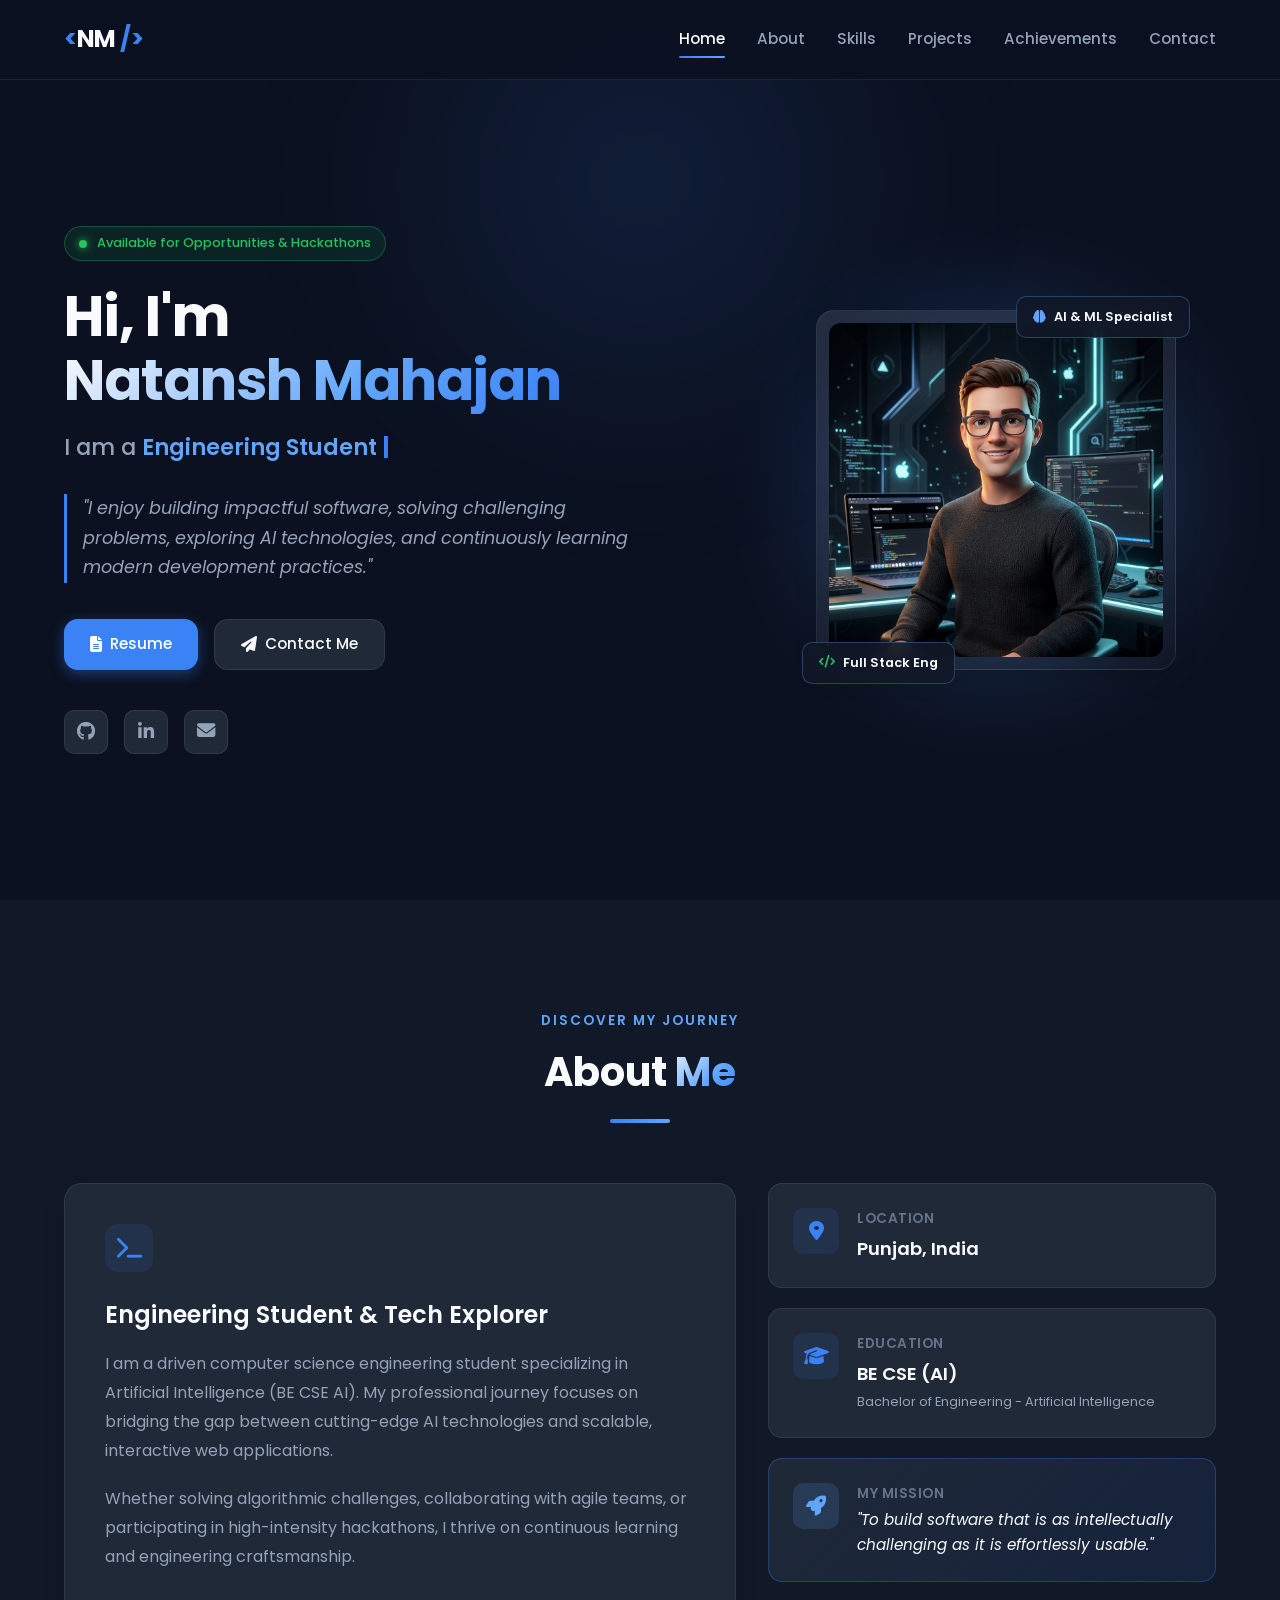
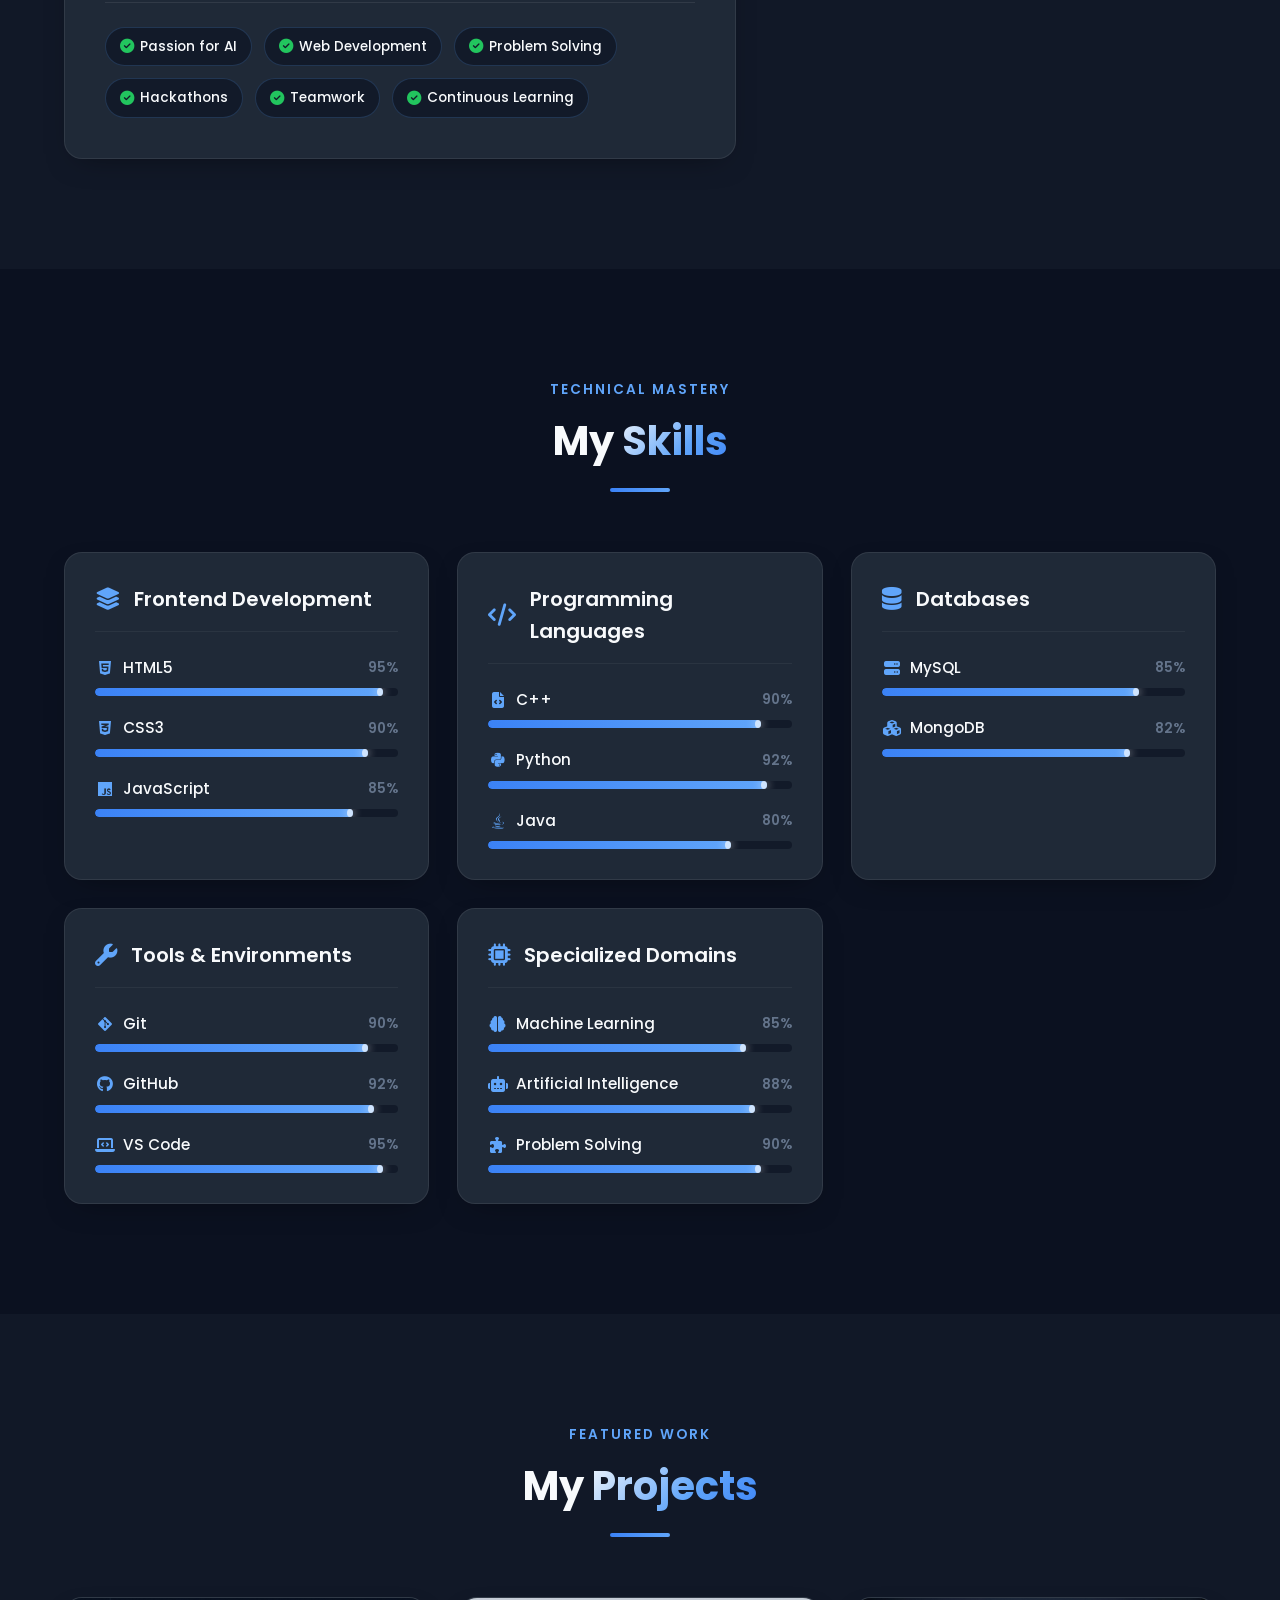
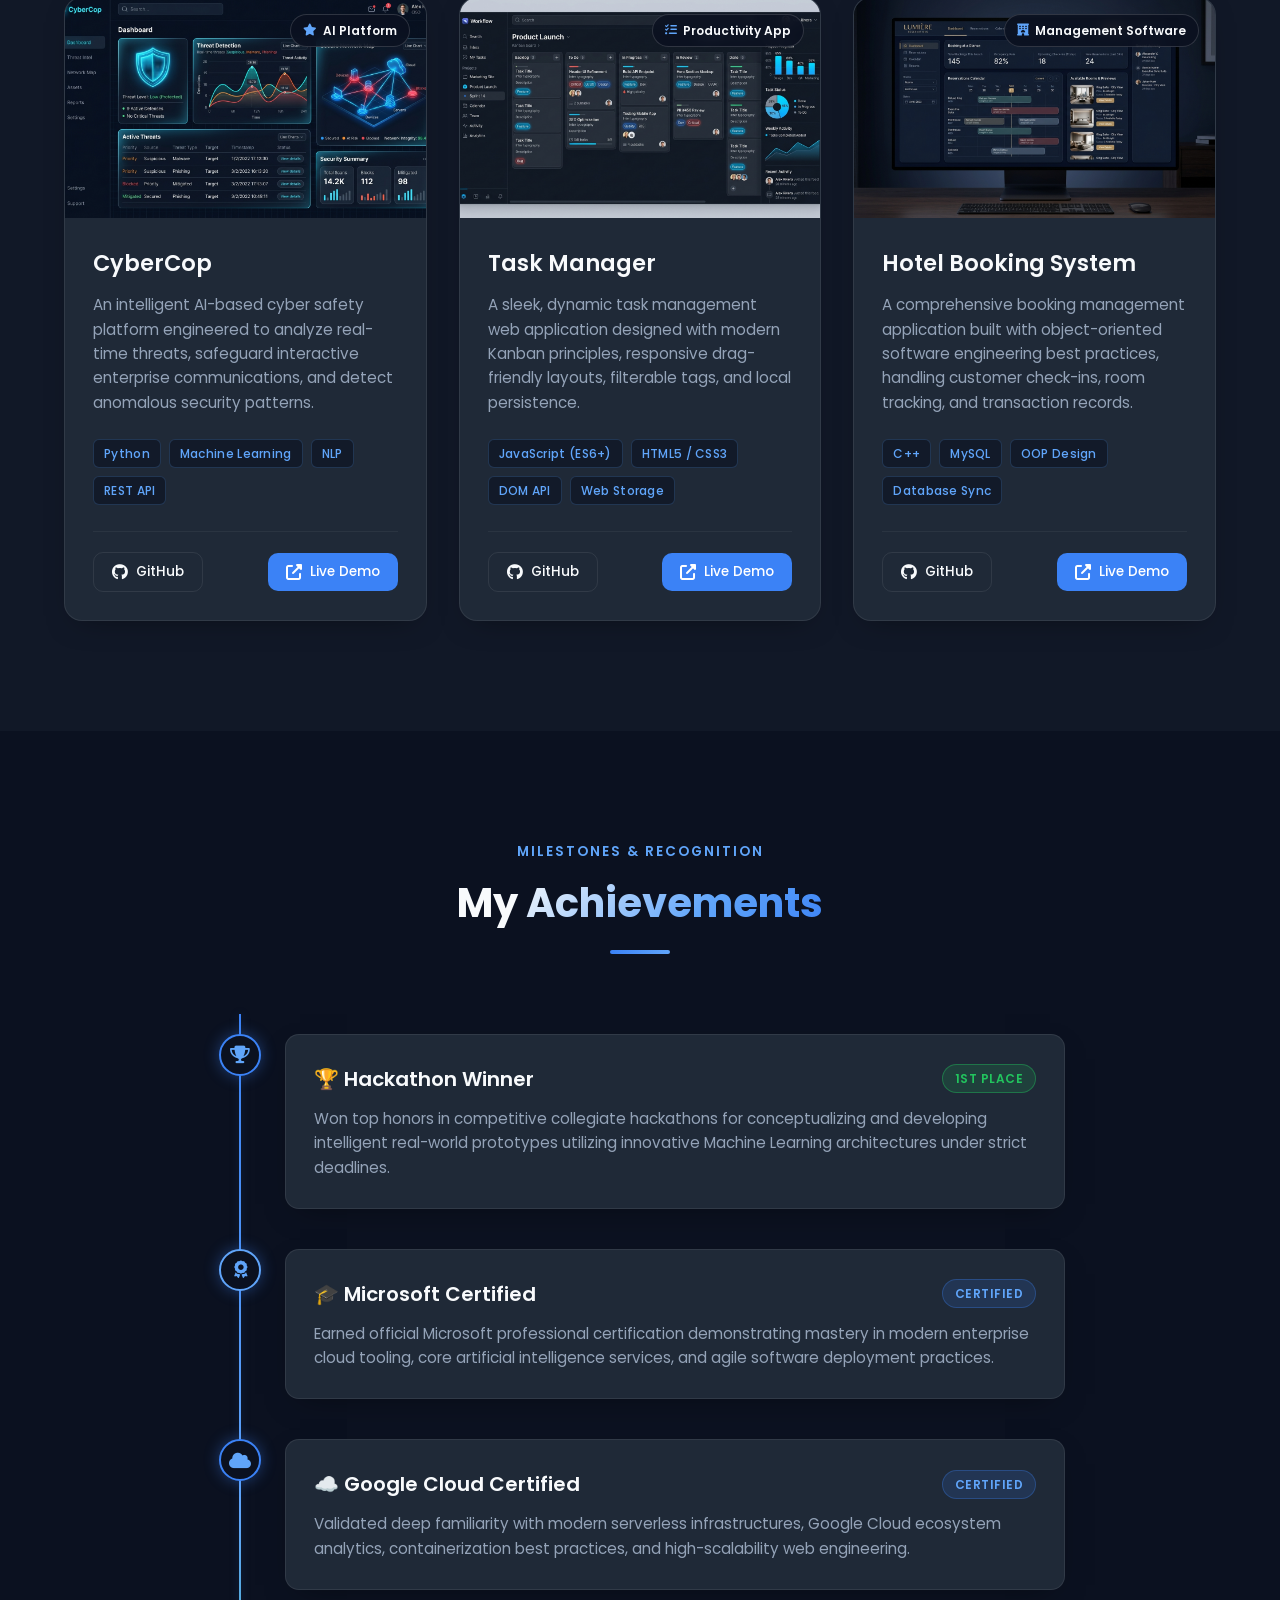
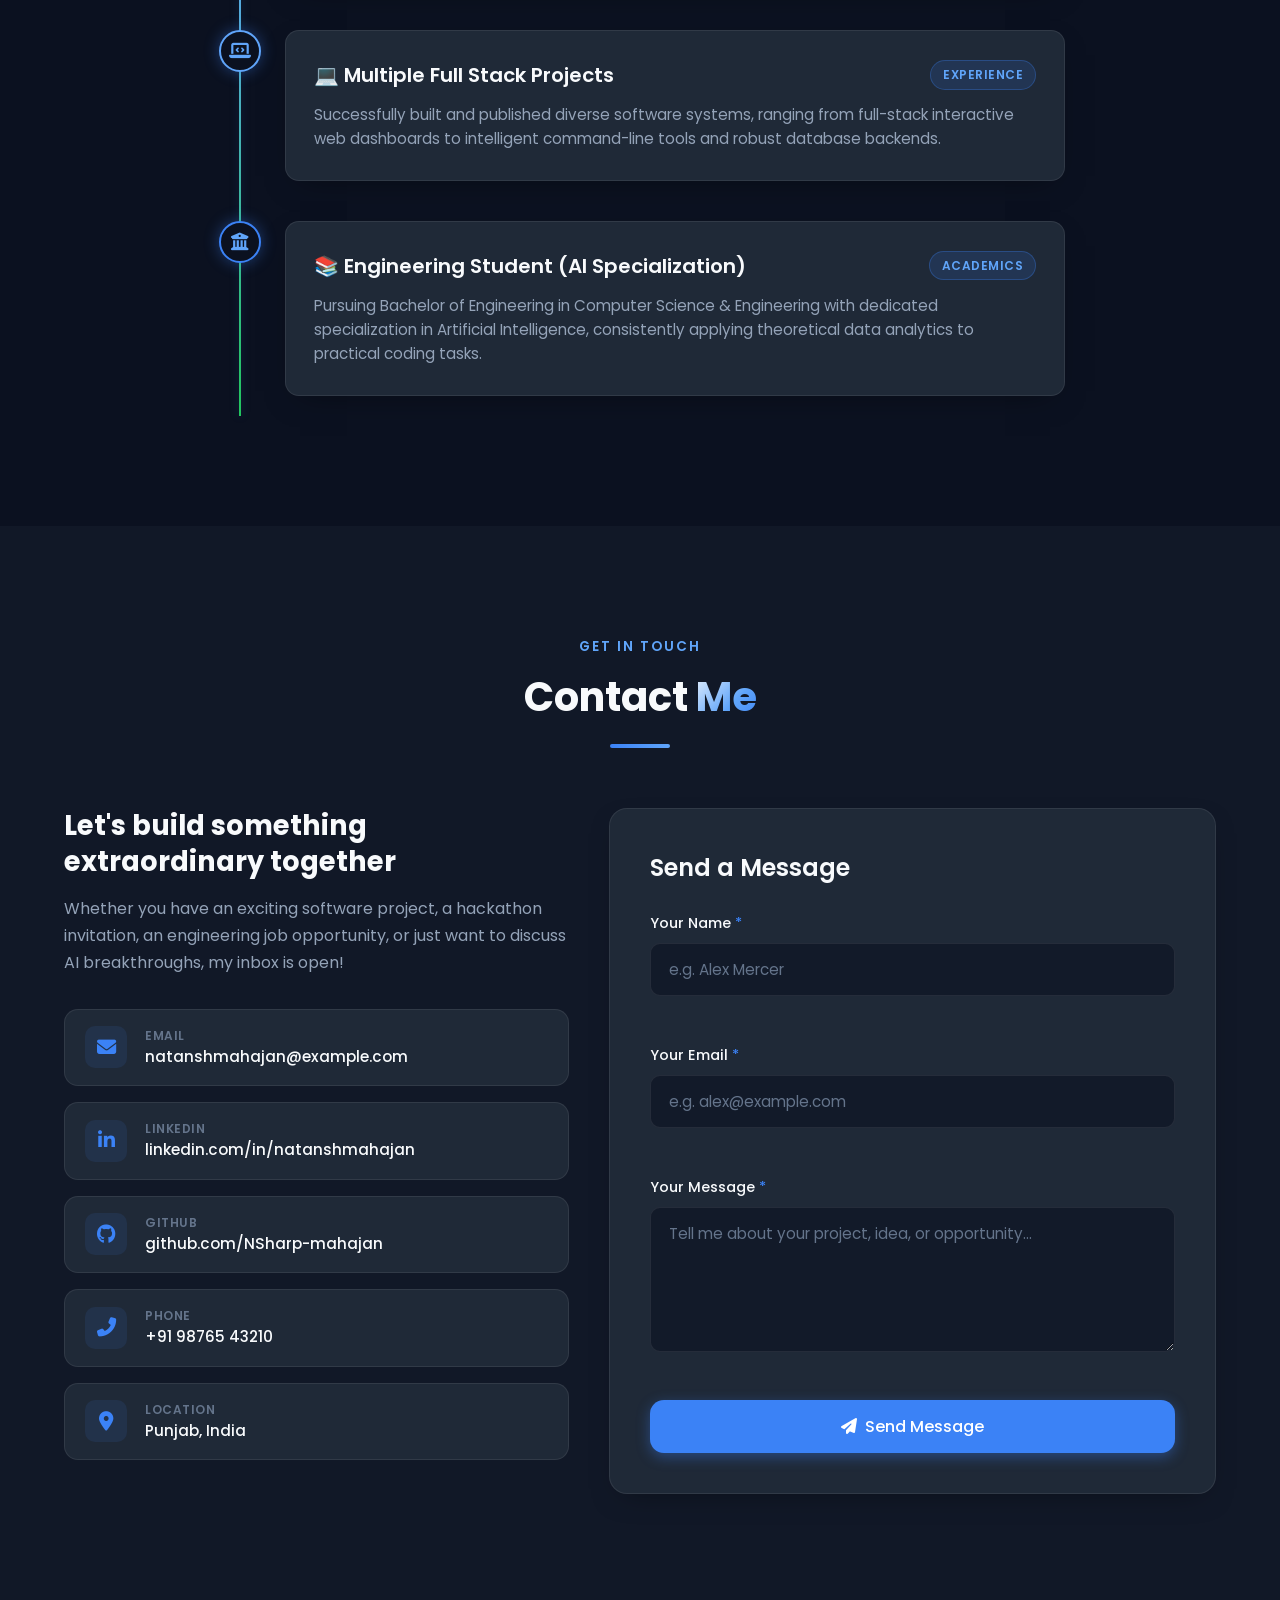
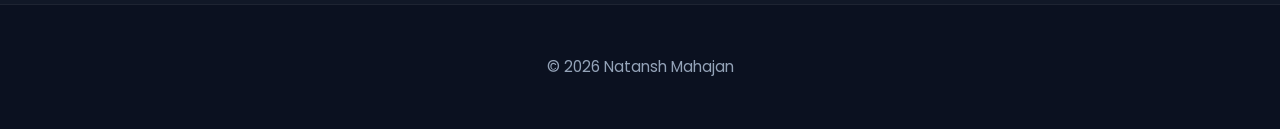
==== Portfolio - HTML, CSS, JS/index.html @ e49b20f0 "Portfolio- All done" ====
<!DOCTYPE html>
<html lang="en">
<head>
    <meta charset="UTF-8">
    <meta name="viewport" content="width=device-width, initial-scale=1.0">
    <title>Natansh Mahajan | AI & ML Enthusiast & Full Stack Developer</title>
    <meta name="description" content="Portfolio of Natansh Mahajan, Engineering Student (BE CSE AI), AI & ML Enthusiast, and modern Full Stack Developer based in Punjab, India.">
    
    <!-- Google Fonts: Poppins -->
    <link rel="preconnect" href="https://fonts.googleapis.com">
    <link rel="preconnect" href="https://fonts.gstatic.com" crossorigin>
    <link href="https://fonts.googleapis.com/css2?family=Poppins:wght@300;400;500;600;700&display=swap" rel="stylesheet">
    
    <!-- Font Awesome for clean iconography -->
    <link rel="stylesheet" href="https://cdnjs.cloudflare.com/ajax/libs/font-awesome/6.5.1/css/all.min.css">
    
    <!-- Custom CSS -->
    <link rel="stylesheet" href="style.css">
</head>
<body>
    <!-- Scroll Progress Indicator -->
    <div id="scroll-progress" aria-hidden="true"></div>

    <!-- Sticky Navigation Bar -->
    <header class="navbar" id="navbar">
        <div class="container nav-container">
            <a href="#home" class="logo" aria-label="Natansh Mahajan Home">
                <span class="logo-accent">&lt;</span>NM<span class="logo-accent"> /&gt;</span>
            </a>
            
            <nav class="nav-links" id="nav-links">
                <a href="#home" class="nav-link active">Home</a>
                <a href="#about" class="nav-link">About</a>
                <a href="#skills" class="nav-link">Skills</a>
                <a href="#projects" class="nav-link">Projects</a>
                <a href="#achievements" class="nav-link">Achievements</a>
                <a href="#contact" class="nav-link">Contact</a>
            </nav>

            <button class="mobile-menu-btn" id="mobile-menu-btn" aria-label="Toggle Navigation Menu">
                <span class="bar"></span>
                <span class="bar"></span>
                <span class="bar"></span>
            </button>
        </div>
    </header>

    <!-- Main Content -->
    <main>
        <!-- HOME SECTION -->
        <section id="home" class="hero-section">
            <div class="ambient-glow" aria-hidden="true"></div>
            <div class="container hero-container">
                <div class="hero-content reveal">
                    <div class="hero-badge">
                        <span class="pulse-dot"></span> Available for Opportunities &amp; Hackathons
                    </div>
                    <h1 class="hero-title">
                        Hi, I'm <span class="text-gradient">Natansh Mahajan</span>
                    </h1>
                    <div class="typing-wrapper" aria-label="Role typing effect">
                        <span class="static-text">I am a </span>
                        <span id="typing-text" class="typing-text"></span>
                        <span class="cursor">|</span>
                    </div>
                    <p class="hero-description">
                        "I enjoy building impactful software, solving challenging problems, exploring AI technologies, and continuously learning modern development practices."
                    </p>
                    <div class="hero-actions">
                        <a href="#resume-modal" class="btn btn-primary" id="resume-btn" aria-label="View Resume">
                            <i class="fas fa-file-alt"></i> Resume
                        </a>
                        <a href="#contact" class="btn btn-secondary" aria-label="Contact Natansh">
                            <i class="fas fa-paper-plane"></i> Contact Me
                        </a>
                    </div>
                    <div class="hero-social-links">
                        <a href="https://github.com/NSharp-mahajan" target="_blank" rel="noopener" aria-label="GitHub Profile"><i class="fab fa-github"></i></a>
                        <a href="https://linkedin.com" target="_blank" rel="noopener" aria-label="LinkedIn Profile"><i class="fab fa-linkedin-in"></i></a>
                        <a href="mailto:natanshmahajan@example.com" aria-label="Email Address"><i class="fas fa-envelope"></i></a>
                    </div>
                </div>
                
                <div class="hero-image-wrapper reveal reveal-delay-2">
                    <div class="hero-image-glow" aria-hidden="true"></div>
                    <div class="profile-card">
                        <img src="assets/profile.jpg" alt="Natansh Mahajan - AI & ML Enthusiast" class="profile-img" id="profile-pic">
                        <div class="profile-floating-badge top-badge">
                            <i class="fas fa-brain"></i>
                            <span>AI &amp; ML Specialist</span>
                        </div>
                        <div class="profile-floating-badge bottom-badge">
                            <i class="fas fa-code"></i>
                            <span>Full Stack Eng</span>
                        </div>
                    </div>
                </div>
            </div>
        </section>

        <section id="about" class="section about-section">
            <div class="container">
                <div class="section-header reveal">
                    <span class="section-subtitle">DISCOVER MY JOURNEY</span>
                    <h2 class="section-title">About <span class="text-gradient">Me</span></h2>
                    <div class="section-divider"></div>
                </div>

                <div class="about-grid">
                    <article class="about-card main-about-card reveal">
                        <div class="card-icon"><i class="fas fa-terminal"></i></div>
                        <h3>Engineering Student &amp; Tech Explorer</h3>
                        <p>
                            I am a driven computer science engineering student specializing in Artificial Intelligence (BE CSE AI). My professional journey focuses on bridging the gap between cutting-edge AI technologies and scalable, interactive web applications.
                        </p>
                        <p>
                            Whether solving algorithmic challenges, collaborating with agile teams, or participating in high-intensity hackathons, I thrive on continuous learning and engineering craftsmanship.
                        </p>
                        
                        <div class="about-highlights-tags">
                            <span class="tag"><i class="fas fa-check-circle"></i> Passion for AI</span>
                            <span class="tag"><i class="fas fa-check-circle"></i> Web Development</span>
                            <span class="tag"><i class="fas fa-check-circle"></i> Problem Solving</span>
                            <span class="tag"><i class="fas fa-check-circle"></i> Hackathons</span>
                            <span class="tag"><i class="fas fa-check-circle"></i> Teamwork</span>
                            <span class="tag"><i class="fas fa-check-circle"></i> Continuous Learning</span>
                        </div>
                    </article>

                    <div class="about-sidebar reveal reveal-delay-2">
                        <div class="info-tile">
                            <div class="tile-icon"><i class="fas fa-map-marker-alt"></i></div>
                            <div class="tile-content">
                                <h4>Location</h4>
                                <p>Punjab, India</p>
                            </div>
                        </div>

                        <div class="info-tile">
                            <div class="tile-icon"><i class="fas fa-graduation-cap"></i></div>
                            <div class="tile-content">
                                <h4>Education</h4>
                                <p>BE CSE (AI)</p>
                                <span class="tile-subtext">Bachelor of Engineering - Artificial Intelligence</span>
                            </div>
                        </div>

                        <div class="info-tile highlight-tile">
                            <div class="tile-icon"><i class="fas fa-rocket"></i></div>
                            <div class="tile-content">
                                <h4>My Mission</h4>
                                <p>"To build software that is as intellectually challenging as it is effortlessly usable."</p>
                            </div>
                        </div>
                    </div>
                </div>
            </div>
        </section>

        <!-- SKILLS SECTION -->
        <section id="skills" class="section skills-section">
            <div class="container">
                <div class="section-header reveal">
                    <span class="section-subtitle">TECHNICAL MASTERY</span>
                    <h2 class="section-title">My <span class="text-gradient">Skills</span></h2>
                    <div class="section-divider"></div>
                </div>

                <div class="skills-grid">
                    <div class="skill-category-card reveal">
                        <div class="category-header">
                            <i class="fas fa-layer-group category-icon"></i>
                            <h3>Frontend Development</h3>
                        </div>
                        <div class="skill-list">
                            <div class="skill-item">
                                <div class="skill-meta">
                                    <span class="skill-name"><i class="fab fa-html5"></i> HTML5</span>
                                    <span class="skill-percent">95%</span>
                                </div>
                                <div class="progress-track">
                                    <div class="progress-fill" data-progress="95%"></div>
                                </div>
                            </div>
                            <div class="skill-item">
                                <div class="skill-meta">
                                    <span class="skill-name"><i class="fab fa-css3-alt"></i> CSS3</span>
                                    <span class="skill-percent">90%</span>
                                </div>
                                <div class="progress-track">
                                    <div class="progress-fill" data-progress="90%"></div>
                                </div>
                            </div>
                            <div class="skill-item">
                                <div class="skill-meta">
                                    <span class="skill-name"><i class="fab fa-js"></i> JavaScript</span>
                                    <span class="skill-percent">85%</span>
                                </div>
                                <div class="progress-track">
                                    <div class="progress-fill" data-progress="85%"></div>
                                </div>
                            </div>
                        </div>
                    </div>

                  
                    <div class="skill-category-card reveal reveal-delay-1">
                        <div class="category-header">
                            <i class="fas fa-code category-icon"></i>
                            <h3>Programming Languages</h3>
                        </div>
                        <div class="skill-list">
                            <div class="skill-item">
                                <div class="skill-meta">
                                    <span class="skill-name"><i class="fas fa-file-code"></i> C++</span>
                                    <span class="skill-percent">90%</span>
                                </div>
                                <div class="progress-track">
                                    <div class="progress-fill" data-progress="90%"></div>
                                </div>
                            </div>
                            <div class="skill-item">
                                <div class="skill-meta">
                                    <span class="skill-name"><i class="fab fa-python"></i> Python</span>
                                    <span class="skill-percent">92%</span>
                                </div>
                                <div class="progress-track">
                                    <div class="progress-fill" data-progress="92%"></div>
                                </div>
                            </div>
                            <div class="skill-item">
                                <div class="skill-meta">
                                    <span class="skill-name"><i class="fab fa-java"></i> Java</span>
                                    <span class="skill-percent">80%</span>
                                </div>
                                <div class="progress-track">
                                    <div class="progress-fill" data-progress="80%"></div>
                                </div>
                            </div>
                        </div>
                    </div>

                    <!-- Database -->
                    <div class="skill-category-card reveal reveal-delay-2">
                        <div class="category-header">
                            <i class="fas fa-database category-icon"></i>
                            <h3>Databases</h3>
                        </div>
                        <div class="skill-list">
                            <div class="skill-item">
                                <div class="skill-meta">
                                    <span class="skill-name"><i class="fas fa-server"></i> MySQL</span>
                                    <span class="skill-percent">85%</span>
                                </div>
                                <div class="progress-track">
                                    <div class="progress-fill" data-progress="85%"></div>
                                </div>
                            </div>
                            <div class="skill-item">
                                <div class="skill-meta">
                                    <span class="skill-name"><i class="fas fa-cubes"></i> MongoDB</span>
                                    <span class="skill-percent">82%</span>
                                </div>
                                <div class="progress-track">
                                    <div class="progress-fill" data-progress="82%"></div>
                                </div>
                            </div>
                        </div>
                    </div>

                    <!-- Tools -->
                    <div class="skill-category-card reveal">
                        <div class="category-header">
                            <i class="fas fa-wrench category-icon"></i>
                            <h3>Tools &amp; Environments</h3>
                        </div>
                        <div class="skill-list">
                            <div class="skill-item">
                                <div class="skill-meta">
                                    <span class="skill-name"><i class="fab fa-git-alt"></i> Git</span>
                                    <span class="skill-percent">90%</span>
                                </div>
                                <div class="progress-track">
                                    <div class="progress-fill" data-progress="90%"></div>
                                </div>
                            </div>
                            <div class="skill-item">
                                <div class="skill-meta">
                                    <span class="skill-name"><i class="fab fa-github"></i> GitHub</span>
                                    <span class="skill-percent">92%</span>
                                </div>
                                <div class="progress-track">
                                    <div class="progress-fill" data-progress="92%"></div>
                                </div>
                            </div>
                            <div class="skill-item">
                                <div class="skill-meta">
                                    <span class="skill-name"><i class="fas fa-laptop-code"></i> VS Code</span>
                                    <span class="skill-percent">95%</span>
                                </div>
                                <div class="progress-track">
                                    <div class="progress-fill" data-progress="95%"></div>
                                </div>
                            </div>
                        </div>
                    </div>

                    <!-- Other Specialties -->
                    <div class="skill-category-card reveal reveal-delay-1">
                        <div class="category-header">
                            <i class="fas fa-microchip category-icon"></i>
                            <h3>Specialized Domains</h3>
                        </div>
                        <div class="skill-list">
                            <div class="skill-item">
                                <div class="skill-meta">
                                    <span class="skill-name"><i class="fas fa-brain"></i> Machine Learning</span>
                                    <span class="skill-percent">85%</span>
                                </div>
                                <div class="progress-track">
                                    <div class="progress-fill" data-progress="85%"></div>
                                </div>
                            </div>
                            <div class="skill-item">
                                <div class="skill-meta">
                                    <span class="skill-name"><i class="fas fa-robot"></i> Artificial Intelligence</span>
                                    <span class="skill-percent">88%</span>
                                </div>
                                <div class="progress-track">
                                    <div class="progress-fill" data-progress="88%"></div>
                                </div>
                            </div>
                            <div class="skill-item">
                                <div class="skill-meta">
                                    <span class="skill-name"><i class="fas fa-puzzle-piece"></i> Problem Solving</span>
                                    <span class="skill-percent">90%</span>
                                </div>
                                <div class="progress-track">
                                    <div class="progress-fill" data-progress="90%"></div>
                                </div>
                            </div>
                        </div>
                    </div>
                </div>
            </div>
        </section>

        <!-- PROJECTS SECTION -->
        <section id="projects" class="section projects-section">
            <div class="container">
                <div class="section-header reveal">
                    <span class="section-subtitle">FEATURED WORK</span>
                    <h2 class="section-title">My <span class="text-gradient">Projects</span></h2>
                    <div class="section-divider"></div>
                </div>

                <div class="projects-grid">
                    <!-- Project 1: CyberCop -->
                    <article class="project-card reveal">
                        <div class="project-image-wrapper">
                            <img src="assets/cybercop.jpg" alt="CyberCop AI Cybersecurity Platform" class="project-image">
                            <div class="project-overlay">
                                <span class="badge-featured"><i class="fas fa-star"></i> AI Platform</span>
                            </div>
                        </div>
                        <div class="project-content">
                            <h3>CyberCop</h3>
                            <p class="project-description">
                                An intelligent AI-based cyber safety platform engineered to analyze real-time threats, safeguard interactive enterprise communications, and detect anomalous security patterns.
                            </p>
                            <div class="tech-stack-badges">
                                <span>Python</span>
                                <span>Machine Learning</span>
                                <span>NLP</span>
                                <span>REST API</span>
                            </div>
                            <div class="project-actions">
                                <a href="https://github.com/NSharp-mahajan" target="_blank" rel="noopener" class="btn btn-outline">
                                    <i class="fab fa-github"></i> GitHub
                                </a>
                                <a href="#" onclick="alert('Live demo coming soon! Check GitHub for source code.'); return false;" class="btn btn-primary-sm">
                                    <i class="fas fa-external-link-alt"></i> Live Demo
                                </a>
                            </div>
                        </div>
                    </article>

                    <!-- Project 2: Task Manager -->
                    <article class="project-card reveal reveal-delay-1">
                        <div class="project-image-wrapper">
                            <img src="assets/task-manager.jpg" alt="Task Manager Web Application" class="project-image">
                            <div class="project-overlay">
                                <span class="badge-featured"><i class="fas fa-tasks"></i> Productivity App</span>
                            </div>
                        </div>
                        <div class="project-content">
                            <h3>Task Manager</h3>
                            <p class="project-description">
                                A sleek, dynamic task management web application designed with modern Kanban principles, responsive drag-friendly layouts, filterable tags, and local persistence.
                            </p>
                            <div class="tech-stack-badges">
                                <span>JavaScript (ES6+)</span>
                                <span>HTML5 / CSS3</span>
                                <span>DOM API</span>
                                <span>Web Storage</span>
                            </div>
                            <div class="project-actions">
                                <a href="https://github.com/NSharp-mahajan" target="_blank" rel="noopener" class="btn btn-outline">
                                    <i class="fab fa-github"></i> GitHub
                                </a>
                                <a href="#" onclick="alert('Live demo coming soon! Check GitHub for source code.'); return false;" class="btn btn-primary-sm">
                                    <i class="fas fa-external-link-alt"></i> Live Demo
                                </a>
                            </div>
                        </div>
                    </article>

                    <!-- Project 3: Hotel Booking System -->
                    <article class="project-card reveal reveal-delay-2">
                        <div class="project-image-wrapper">
                            <img src="assets/hotel-booking.jpg" alt="Hotel Booking Management Application" class="project-image">
                            <div class="project-overlay">
                                <span class="badge-featured"><i class="fas fa-hotel"></i> Management Software</span>
                            </div>
                        </div>
                        <div class="project-content">
                            <h3>Hotel Booking System</h3>
                            <p class="project-description">
                                A comprehensive booking management application built with object-oriented software engineering best practices, handling customer check-ins, room tracking, and transaction records.
                            </p>
                            <div class="tech-stack-badges">
                                <span>C++</span>
                                <span>MySQL</span>
                                <span>OOP Design</span>
                                <span>Database Sync</span>
                            </div>
                            <div class="project-actions">
                                <a href="https://github.com/NSharp-mahajan" target="_blank" rel="noopener" class="btn btn-outline">
                                    <i class="fab fa-github"></i> GitHub
                                </a>
                                <a href="#" onclick="alert('Live demo coming soon! Check GitHub for source code.'); return false;" class="btn btn-primary-sm">
                                    <i class="fas fa-external-link-alt"></i> Live Demo
                                </a>
                            </div>
                        </div>
                    </article>
                </div>
            </div>
        </section>

        <!-- ACHIEVEMENTS SECTION -->
        <section id="achievements" class="section achievements-section">
            <div class="container">
                <div class="section-header reveal">
                    <span class="section-subtitle">MILESTONES &amp; RECOGNITION</span>
                    <h2 class="section-title">My <span class="text-gradient">Achievements</span></h2>
                    <div class="section-divider"></div>
                </div>

                <div class="timeline reveal">
                    <!-- Achievement 1 -->
                    <div class="timeline-item">
                        <div class="timeline-dot"><i class="fas fa-trophy"></i></div>
                        <div class="timeline-content card-hover">
                            <div class="timeline-header">
                                <h3>🏆 Hackathon Winner</h3>
                                <span class="timeline-badge success">1st Place</span>
                            </div>
                            <p>
                                Won top honors in competitive collegiate hackathons for conceptualizing and developing intelligent real-world prototypes utilizing innovative Machine Learning architectures under strict deadlines.
                            </p>
                        </div>
                    </div>

                    <!-- Achievement 2 -->
                    <div class="timeline-item">
                        <div class="timeline-dot"><i class="fas fa-award"></i></div>
                        <div class="timeline-content card-hover">
                            <div class="timeline-header">
                                <h3>🎓 Microsoft Certified</h3>
                                <span class="timeline-badge">Certified</span>
                            </div>
                            <p>
                                Earned official Microsoft professional certification demonstrating mastery in modern enterprise cloud tooling, core artificial intelligence services, and agile software deployment practices.
                            </p>
                        </div>
                    </div>

                    <!-- Achievement 3 -->
                    <div class="timeline-item">
                        <div class="timeline-dot"><i class="fas fa-cloud"></i></div>
                        <div class="timeline-content card-hover">
                            <div class="timeline-header">
                                <h3>☁️ Google Cloud Certified</h3>
                                <span class="timeline-badge">Certified</span>
                            </div>
                            <p>
                                Validated deep familiarity with modern serverless infrastructures, Google Cloud ecosystem analytics, containerization best practices, and high-scalability web engineering.
                            </p>
                        </div>
                    </div>

                    <!-- Achievement 4 -->
                    <div class="timeline-item">
                        <div class="timeline-dot"><i class="fas fa-laptop-code"></i></div>
                        <div class="timeline-content card-hover">
                            <div class="timeline-header">
                                <h3>💻 Multiple Full Stack Projects</h3>
                                <span class="timeline-badge">Experience</span>
                            </div>
                            <p>
                                Successfully built and published diverse software systems, ranging from full-stack interactive web dashboards to intelligent command-line tools and robust database backends.
                            </p>
                        </div>
                    </div>

                    <!-- Achievement 5 -->
                    <div class="timeline-item">
                        <div class="timeline-dot"><i class="fas fa-university"></i></div>
                        <div class="timeline-content card-hover">
                            <div class="timeline-header">
                                <h3>📚 Engineering Student (AI Specialization)</h3>
                                <span class="timeline-badge">Academics</span>
                            </div>
                            <p>
                                Pursuing Bachelor of Engineering in Computer Science &amp; Engineering with dedicated specialization in Artificial Intelligence, consistently applying theoretical data analytics to practical coding tasks.
                            </p>
                        </div>
                    </div>
                </div>
            </div>
        </section>

        <!-- CONTACT SECTION -->
        <section id="contact" class="section contact-section">
            <div class="container">
                <div class="section-header reveal">
                    <span class="section-subtitle">GET IN TOUCH</span>
                    <h2 class="section-title">Contact <span class="text-gradient">Me</span></h2>
                    <div class="section-divider"></div>
                </div>

                <div class="contact-grid">
                    <!-- Contact Info Cards -->
                    <div class="contact-info reveal">
                        <h3>Let's build something extraordinary together</h3>
                        <p class="contact-intro">
                            Whether you have an exciting software project, a hackathon invitation, an engineering job opportunity, or just want to discuss AI breakthroughs, my inbox is open!
                        </p>

                        <div class="contact-methods">
                            <a href="mailto:natanshmahajan@example.com" class="contact-method-card">
                                <div class="contact-icon"><i class="fas fa-envelope"></i></div>
                                <div class="contact-details">
                                    <span class="label">Email</span>
                                    <span class="value">natanshmahajan@example.com</span>
                                </div>
                            </a>

                            <a href="https://linkedin.com" target="_blank" rel="noopener" class="contact-method-card">
                                <div class="contact-icon"><i class="fab fa-linkedin-in"></i></div>
                                <div class="contact-details">
                                    <span class="label">LinkedIn</span>
                                    <span class="value">linkedin.com/in/natanshmahajan</span>
                                </div>
                            </a>

                            <a href="https://github.com/NSharp-mahajan" target="_blank" rel="noopener" class="contact-method-card">
                                <div class="contact-icon"><i class="fab fa-github"></i></div>
                                <div class="contact-details">
                                    <span class="label">GitHub</span>
                                    <span class="value">github.com/NSharp-mahajan</span>
                                </div>
                            </a>

                            <div class="contact-method-card no-hover">
                                <div class="contact-icon"><i class="fas fa-phone-alt"></i></div>
                                <div class="contact-details">
                                    <span class="label">Phone</span>
                                    <span class="value">+91 98765 43210</span>
                                </div>
                            </div>

                            <div class="contact-method-card no-hover">
                                <div class="contact-icon"><i class="fas fa-map-marker-alt"></i></div>
                                <div class="contact-details">
                                    <span class="label">Location</span>
                                    <span class="value">Punjab, India</span>
                                </div>
                            </div>
                        </div>
                    </div>

                    <!-- Contact Form -->
                    <form class="contact-form reveal reveal-delay-2" id="contact-form" novalidate>
                        <h3>Send a Message</h3>
                        
                        <div class="form-group">
                            <label for="name">Your Name <span class="required">*</span></label>
                            <input type="text" id="name" name="name" placeholder="e.g. Alex Mercer" required autocomplete="name">
                            <span class="error-msg" id="name-error"></span>
                        </div>

                        <div class="form-group">
                            <label for="email">Your Email <span class="required">*</span></label>
                            <input type="email" id="email" name="email" placeholder="e.g. alex@example.com" required autocomplete="email">
                            <span class="error-msg" id="email-error"></span>
                        </div>

                        <div class="form-group">
                            <label for="message">Your Message <span class="required">*</span></label>
                            <textarea id="message" name="message" rows="5" placeholder="Tell me about your project, idea, or opportunity..." required></textarea>
                            <span class="error-msg" id="message-error"></span>
                        </div>

                        <button type="submit" class="btn btn-primary btn-submit">
                            <i class="fas fa-paper-plane"></i> Send Message
                        </button>
                        
                        <div id="form-feedback" class="form-feedback" aria-live="polite"></div>
                    </form>
                </div>
            </div>
        </section>
    </main>

    <!-- Scroll to Top Floating Button -->
    <button id="scroll-to-top" class="scroll-to-top-btn" aria-label="Scroll to top">
        <i class="fas fa-arrow-up"></i>
    </button>

    <!-- Simple Resume Modal (Pure HTML/CSS/JS) -->
    <div id="resume-modal" class="modal-overlay" aria-hidden="true">
        <div class="modal-card">
            <div class="modal-header">
                <h3>Natansh Mahajan - Resume</h3>
                <button class="modal-close-btn" id="close-modal-btn" aria-label="Close Modal">&times;</button>
            </div>
            <div class="modal-body">
                <p>Thank you for your interest! As an engineering student, I am actively seeking software engineering internships and collaborative hackathon projects.</p>
                <div class="modal-info-list">
                    <p><i class="fas fa-graduation-cap"></i> <strong>Education:</strong> BE CSE (AI), Punjab, India</p>
                    <p><i class="fas fa-code"></i> <strong>Core Tech:</strong> C++, Python, JavaScript, HTML/CSS, MySQL</p>
                    <p><i class="fas fa-brain"></i> <strong>Interests:</strong> Machine Learning, AI Algorithms, Modern Web Dev</p>
                </div>
                <div class="modal-actions">
                    <a href="https://github.com/NSharp-mahajan" target="_blank" rel="noopener" class="btn btn-primary">
                        <i class="fab fa-github"></i> Visit My GitHub
                    </a>
                    <a href="mailto:natanshmahajan@example.com" class="btn btn-secondary">
                        <i class="fas fa-envelope"></i> Request Full CV
                    </a>
                </div>
            </div>
        </div>
    </div>

    <!-- FOOTER -->
    <footer class="footer">
        <div class="container footer-container">
            <p class="copyright">&copy; 2026 Natansh Mahajan</p>
        </div>
    </footer>

    <script src="script.js"></script>
</body>
</html>
---- Portfolio - HTML, CSS, JS/style.css ----
/* ==========================================================================
   1. CSS VARIABLES & THEME CONFIGURATION
   ========================================================================== */
:root {
    /* Color Palette as per Design Requirements */
    --bg-primary: #0B1120;
    --bg-secondary: #111827;
    --bg-card: #1F2937;
    --bg-card-hover: #263346;
    
    --accent-primary: #3B82F6;
    --accent-secondary: #60A5FA;
    --accent-success: #22C55E;
    
    --text-primary: #F8FAFC;
    --text-secondary: #94A3B8;
    --text-muted: #64748B;
    
    /* Subtle glow & glassmorphism overlays */
    --accent-glow: rgba(59, 130, 246, 0.25);
    --border-color: rgba(255, 255, 255, 0.08);
    --border-hover: rgba(96, 165, 250, 0.4);
    --nav-bg: rgba(11, 17, 32, 0.85);
    
    /* Typography & Spacing */
    --font-primary: 'Poppins', -apple-system, BlinkMacSystemFont, "Segoe UI", Roboto, sans-serif;
    --nav-height: 80px;
    
    /* Borders & Shadows */
    --radius-sm: 10px;
    --radius-md: 14px;
    --radius-lg: 18px;
    
    --shadow-soft: 0 10px 30px -15px rgba(0, 0, 0, 0.5);
    --shadow-hover: 0 20px 40px -15px rgba(0, 0, 0, 0.7), 0 0 25px rgba(59, 130, 246, 0.15);
    --shadow-btn: 0 4px 14px 0 rgba(59, 130, 246, 0.39);
    
    /* Animation Speeds */
    --transition-fast: 0.2s ease;
    --transition-normal: 0.35s cubic-bezier(0.4, 0, 0.2, 1);
    --transition-smooth: 0.6s cubic-bezier(0.16, 1, 0.3, 1);
}

/* ==========================================================================
   2. RESET & BASE STYLES
   ========================================================================== */
* {
    margin: 0;
    padding: 0;
    box-sizing: border-box;
}

html {
    scroll-behavior: smooth;
    scroll-padding-top: var(--nav-height);
}

body {
    background-color: var(--bg-primary);
    color: var(--text-primary);
    font-family: var(--font-primary);
    line-height: 1.6;
    overflow-x: hidden;
    -webkit-font-smoothing: antialiased;
    -moz-osx-font-smoothing: grayscale;
    selection-background-color: var(--accent-primary);
    selection-color: #ffffff;
}

::selection {
    background: var(--accent-primary);
    color: #ffffff;
}

a {
    text-decoration: none;
    color: inherit;
    transition: all var(--transition-fast);
}

ul {
    list-style: none;
}

img {
    max-width: 100%;
    height: auto;
    display: block;
}

button, input, textarea {
    font-family: inherit;
    font-size: inherit;
    border: none;
    outline: none;
    background: none;
    color: inherit;
}

/* Accessible visible focus states */
a:focus-visible, button:focus-visible, input:focus-visible, textarea:focus-visible {
    outline: 2px solid var(--accent-secondary);
    outline-offset: 3px;
    border-radius: var(--radius-sm);
}

/* ==========================================================================
   3. REUSABLE UTILITY & DESIGN SYSTEM CLASSES
   ========================================================================== */
.container {
    max-width: 1200px;
    margin: 0 auto;
    padding: 0 24px;
}

.section {
    padding: 110px 0;
    position: relative;
}

.text-gradient {
    background: linear-gradient(135deg, var(--text-primary) 0%, var(--accent-secondary) 60%, var(--accent-primary) 100%);
    -webkit-background-clip: text;
    -webkit-text-fill-color: transparent;
    display: inline-block;
}

/* Section Header Styling */
.section-header {
    text-align: center;
    margin-bottom: 60px;
}

.section-subtitle {
    font-size: 0.85rem;
    font-weight: 600;
    letter-spacing: 2px;
    text-transform: uppercase;
    color: var(--accent-secondary);
    display: block;
    margin-bottom: 8px;
}

.section-title {
    font-size: 2.5rem;
    font-weight: 700;
    color: var(--text-primary);
    margin-bottom: 15px;
}

.section-divider {
    width: 60px;
    height: 4px;
    background: linear-gradient(90deg, var(--accent-primary), var(--accent-secondary));
    margin: 0 auto;
    border-radius: 4px;
}

/* Buttons */
.btn {
    display: inline-flex;
    align-items: center;
    justify-content: center;
    gap: 8px;
    padding: 12px 26px;
    font-weight: 500;
    font-size: 0.95rem;
    border-radius: var(--radius-md);
    cursor: pointer;
    transition: var(--transition-normal);
    position: relative;
    overflow: hidden;
}

.btn i {
    font-size: 1rem;
    transition: transform var(--transition-fast);
}

.btn:hover i {
    transform: translateY(-2px);
}

.btn-primary {
    background-color: var(--accent-primary);
    color: #ffffff;
    box-shadow: var(--shadow-btn);
}

.btn-primary:hover {
    background-color: var(--accent-secondary);
    transform: translateY(-3px);
    box-shadow: 0 6px 20px rgba(59, 130, 246, 0.5);
}

.btn-secondary {
    background-color: var(--bg-card);
    color: var(--text-primary);
    border: 1px solid var(--border-color);
}

.btn-secondary:hover {
    background-color: rgba(31, 41, 55, 0.8);
    border-color: var(--accent-secondary);
    transform: translateY(-3px);
}

.btn-outline {
    background: transparent;
    color: var(--text-primary);
    border: 1px solid var(--border-color);
    padding: 8px 18px;
    font-size: 0.85rem;
    border-radius: var(--radius-sm);
}

.btn-outline:hover {
    border-color: var(--accent-secondary);
    color: var(--accent-secondary);
    background: rgba(96, 165, 250, 0.05);
}

.btn-primary-sm {
    background-color: var(--accent-primary);
    color: #ffffff;
    padding: 8px 18px;
    font-size: 0.85rem;
    border-radius: var(--radius-sm);
}

.btn-primary-sm:hover {
    background-color: var(--accent-secondary);
    transform: translateY(-2px);
    box-shadow: 0 4px 12px rgba(59, 130, 246, 0.4);
}

/* Card Lift Transition on Hover */
.card-hover {
    background-color: var(--bg-card);
    border: 1px solid var(--border-color);
    border-radius: var(--radius-lg);
    padding: 32px;
    box-shadow: var(--shadow-soft);
    transition: transform var(--transition-normal), box-shadow var(--transition-normal), border-color var(--transition-normal);
}

.card-hover:hover {
    transform: translateY(-6px);
    box-shadow: var(--shadow-hover);
    border-color: var(--border-hover);
    background-color: var(--bg-card-hover);
}

/* Scroll Reveal Animations (Vanilla JS observer) */
.reveal {
    opacity: 0;
    transform: translateY(35px);
    transition: opacity 0.8s cubic-bezier(0.16, 1, 0.3, 1), transform 0.8s cubic-bezier(0.16, 1, 0.3, 1);
}

.reveal.active {
    opacity: 1;
    transform: translateY(0);
}

.reveal-delay-1 { transition-delay: 0.15s; }
.reveal-delay-2 { transition-delay: 0.3s; }

/* ==========================================================================
   4. SCROLL PROGRESS INDICATOR & STICKY NAVBAR
   ========================================================================== */
#scroll-progress {
    position: fixed;
    top: 0;
    left: 0;
    height: 3px;
    background: linear-gradient(90deg, var(--accent-primary), var(--accent-secondary), var(--accent-success));
    width: 0%;
    z-index: 10001;
    transition: width 0.05s linear;
}

.navbar {
    position: fixed;
    top: 0;
    left: 0;
    width: 100%;
    height: var(--nav-height);
    background-color: var(--nav-bg);
    backdrop-filter: blur(12px);
    -webkit-backdrop-filter: blur(12px);
    border-bottom: 1px solid var(--border-color);
    z-index: 1000;
    display: flex;
    align-items: center;
    transition: var(--transition-normal);
}

.nav-container {
    display: flex;
    justify-content: space-between;
    align-items: center;
    width: 100%;
}

.logo {
    font-size: 1.5rem;
    font-weight: 700;
    color: var(--text-primary);
    letter-spacing: -0.5px;
}

.logo-accent {
    color: var(--accent-primary);
}

.nav-links {
    display: flex;
    gap: 32px;
    align-items: center;
}

.nav-link {
    font-size: 0.95rem;
    font-weight: 500;
    color: var(--text-secondary);
    position: relative;
    padding: 6px 0;
    transition: var(--transition-fast);
}

.nav-link:hover, .nav-link.active {
    color: var(--text-primary);
}

/* Animated Underline for Nav Links */
.nav-link::after {
    content: '';
    position: absolute;
    bottom: 0;
    left: 0;
    width: 0%;
    height: 2px;
    background: linear-gradient(90deg, var(--accent-primary), var(--accent-secondary));
    border-radius: 2px;
    transition: width var(--transition-normal);
}

.nav-link:hover::after,
.nav-link.active::after {
    width: 100%;
}

.mobile-menu-btn {
    display: none;
    flex-direction: column;
    justify-content: space-between;
    width: 28px;
    height: 20px;
    cursor: pointer;
    z-index: 1002;
}

.mobile-menu-btn .bar {
    width: 100%;
    height: 2px;
    background-color: var(--text-primary);
    border-radius: 2px;
    transition: var(--transition-normal);
}

/* Mobile Menu Open Animation */
.mobile-menu-btn.open .bar:nth-child(1) {
    transform: translateY(9px) rotate(45deg);
}
.mobile-menu-btn.open .bar:nth-child(2) {
    opacity: 0;
}
.mobile-menu-btn.open .bar:nth-child(3) {
    transform: translateY(-9px) rotate(-45deg);
}

/* ==========================================================================
   5. HERO SECTION & ANIMATED TYPING / BACKGROUND GLOW
   ========================================================================== */
.hero-section {
    min-height: 100vh;
    display: flex;
    align-items: center;
    position: relative;
    padding-top: var(--nav-height);
    overflow: hidden;
}

/* Extremely subtle pulsating ambient glow in hero background */
.ambient-glow {
    position: absolute;
    top: 20%;
    left: 50%;
    transform: translate(-50%, -50%);
    width: 600px;
    height: 600px;
    background: radial-gradient(circle, rgba(59, 130, 246, 0.15) 0%, rgba(11, 17, 32, 0) 70%);
    border-radius: 50%;
    filter: blur(80px);
    z-index: 1;
    pointer-events: none;
    animation: pulseGlow 8s infinite alternate ease-in-out;
}

@keyframes pulseGlow {
    0% { transform: translate(-55%, -45%) scale(0.9); opacity: 0.6; }
    100% { transform: translate(-45%, -55%) scale(1.15); opacity: 0.9; }
}

.hero-container {
    display: grid;
    grid-template-columns: 1.2fr 0.8fr;
    align-items: center;
    gap: 50px;
    position: relative;
    z-index: 2;
}

.hero-badge {
    display: inline-flex;
    align-items: center;
    gap: 10px;
    padding: 6px 14px;
    background-color: rgba(34, 197, 94, 0.1);
    border: 1px solid rgba(34, 197, 94, 0.3);
    color: var(--accent-success);
    border-radius: 50px;
    font-size: 0.8rem;
    font-weight: 500;
    margin-bottom: 24px;
}

.pulse-dot {
    width: 8px;
    height: 8px;
    background-color: var(--accent-success);
    border-radius: 50%;
    box-shadow: 0 0 8px var(--accent-success);
    animation: ping 1.5s infinite ease-in-out;
}

@keyframes ping {
    0%, 100% { transform: scale(1); opacity: 1; }
    50% { transform: scale(1.3); opacity: 0.6; }
}

.hero-title {
    font-size: 3.5rem;
    font-weight: 700;
    line-height: 1.15;
    margin-bottom: 16px;
    letter-spacing: -1px;
}

/* Typing Effect Configuration */
.typing-wrapper {
    font-size: 1.4rem;
    font-weight: 500;
    color: var(--text-secondary);
    margin-bottom: 24px;
    min-height: 40px;
}

.typing-text {
    color: var(--accent-secondary);
    font-weight: 600;
}

.cursor {
    display: inline-block;
    color: var(--accent-primary);
    font-weight: 700;
    animation: blink 0.8s infinite;
}

@keyframes blink {
    0%, 100% { opacity: 1; }
    50% { opacity: 0; }
}

.hero-description {
    font-size: 1.1rem;
    color: var(--text-secondary);
    margin-bottom: 36px;
    max-width: 580px;
    line-height: 1.7;
    font-style: italic;
    border-left: 3px solid var(--accent-primary);
    padding-left: 16px;
}

.hero-actions {
    display: flex;
    gap: 16px;
    margin-bottom: 40px;
}

.hero-social-links {
    display: flex;
    gap: 16px;
}

.hero-social-links a {
    width: 44px;
    height: 44px;
    border-radius: var(--radius-sm);
    background-color: var(--bg-card);
    border: 1px solid var(--border-color);
    display: flex;
    align-items: center;
    justify-content: center;
    color: var(--text-secondary);
    font-size: 1.15rem;
    transition: var(--transition-normal);
}

.hero-social-links a:hover {
    color: #ffffff;
    background-color: var(--accent-primary);
    border-color: var(--accent-primary);
    transform: translateY(-4px);
    box-shadow: 0 6px 15px rgba(59, 130, 246, 0.4);
}

/* Floating Profile Image & Artwork */
.hero-image-wrapper {
    position: relative;
    display: flex;
    justify-content: center;
    align-items: center;
}

.hero-image-glow {
    position: absolute;
    width: 320px;
    height: 320px;
    background: linear-gradient(135deg, var(--accent-primary), var(--accent-secondary));
    border-radius: 50%;
    filter: blur(60px);
    opacity: 0.35;
    z-index: 0;
}

.profile-card {
    position: relative;
    z-index: 1;
    border-radius: var(--radius-lg);
    padding: 12px;
    background: linear-gradient(145deg, rgba(255,255,255,0.1), rgba(255,255,255,0.02));
    border: 1px solid var(--border-color);
    box-shadow: var(--shadow-soft);
    animation: floatProfile 6s infinite ease-in-out;
    max-width: 360px;
    width: 100%;
}

@keyframes floatProfile {
    0%, 100% { transform: translateY(0px) rotate(0deg); }
    50% { transform: translateY(-14px) rotate(1deg); }
}

.profile-img {
    width: 100%;
    height: auto;
    border-radius: 12px;
    object-fit: cover;
    display: block;
}

/* Floating status badges over profile */
.profile-floating-badge {
    position: absolute;
    background-color: rgba(17, 24, 39, 0.9);
    backdrop-filter: blur(8px);
    border: 1px solid rgba(96, 165, 250, 0.3);
    padding: 10px 16px;
    border-radius: var(--radius-sm);
    display: flex;
    align-items: center;
    gap: 8px;
    font-size: 0.8rem;
    font-weight: 600;
    color: var(--text-primary);
    box-shadow: var(--shadow-sm);
    animation: counterFloat 6s infinite ease-in-out;
}

@keyframes counterFloat {
    0%, 100% { transform: translateY(0); }
    50% { transform: translateY(8px); }
}

.top-badge {
    top: -15px;
    right: -15px;
}
.top-badge i { color: var(--accent-secondary); }

.bottom-badge {
    bottom: -15px;
    left: -15px;
}
.bottom-badge i { color: var(--accent-success); }

/* ==========================================================================
   6. ABOUT SECTION
   ========================================================================== */
.about-section {
    background-color: var(--bg-secondary);
}

.about-grid {
    display: grid;
    grid-template-columns: 3fr 2fr;
    gap: 32px;
}

.about-card {
    background-color: var(--bg-card);
    border: 1px solid var(--border-color);
    border-radius: var(--radius-lg);
    padding: 40px;
    box-shadow: var(--shadow-soft);
}

.card-icon {
    width: 48px;
    height: 48px;
    background: rgba(59, 130, 246, 0.1);
    color: var(--accent-primary);
    border-radius: 12px;
    display: flex;
    align-items: center;
    justify-content: center;
    font-size: 1.4rem;
    margin-bottom: 24px;
}

.about-card h3 {
    font-size: 1.5rem;
    font-weight: 600;
    margin-bottom: 16px;
    color: var(--text-primary);
}

.about-card p {
    color: var(--text-secondary);
    margin-bottom: 20px;
    font-size: 1rem;
    line-height: 1.8;
}

.about-highlights-tags {
    display: flex;
    flex-wrap: wrap;
    gap: 12px;
    margin-top: 30px;
    padding-top: 24px;
    border-top: 1px solid var(--border-color);
}

.tag {
    background-color: rgba(11, 17, 32, 0.6);
    border: 1px solid rgba(96, 165, 250, 0.2);
    color: var(--text-primary);
    padding: 8px 14px;
    border-radius: 50px;
    font-size: 0.85rem;
    font-weight: 500;
    display: flex;
    align-items: center;
    gap: 6px;
    transition: var(--transition-fast);
}

.tag i {
    color: var(--accent-success);
    font-size: 0.9rem;
}

.tag:hover {
    border-color: var(--accent-primary);
    transform: translateY(-2px);
    background-color: rgba(59, 130, 246, 0.1);
}

.about-sidebar {
    display: flex;
    flex-direction: column;
    gap: 20px;
}

.info-tile {
    background-color: var(--bg-card);
    border: 1px solid var(--border-color);
    border-radius: var(--radius-md);
    padding: 24px;
    display: flex;
    align-items: flex-start;
    gap: 18px;
    transition: var(--transition-normal);
}

.info-tile:hover {
    border-color: var(--border-hover);
    transform: translateY(-4px);
    box-shadow: var(--shadow-soft);
}

.tile-icon {
    width: 46px;
    height: 46px;
    background-color: rgba(59, 130, 246, 0.1);
    color: var(--accent-primary);
    border-radius: var(--radius-sm);
    display: flex;
    align-items: center;
    justify-content: center;
    font-size: 1.25rem;
    flex-shrink: 0;
}

.tile-content h4 {
    font-size: 0.85rem;
    text-transform: uppercase;
    color: var(--text-muted);
    margin-bottom: 4px;
    font-weight: 600;
    letter-spacing: 0.5px;
}

.tile-content p {
    font-size: 1.15rem;
    font-weight: 600;
    color: var(--text-primary);
}

.tile-subtext {
    font-size: 0.8rem;
    color: var(--text-secondary);
    display: block;
    margin-top: 4px;
}

.highlight-tile {
    background: linear-gradient(135deg, var(--bg-card) 0%, rgba(59, 130, 246, 0.1) 100%);
    border-color: rgba(59, 130, 246, 0.3);
}

.highlight-tile .tile-icon {
    color: var(--accent-secondary);
    background-color: rgba(96, 165, 250, 0.15);
}

.highlight-tile p {
    font-size: 0.95rem;
    font-weight: 400;
    font-style: italic;
    color: var(--text-primary);
    margin-top: 4px;
}

/* ==========================================================================
   7. SKILLS SECTION
   ========================================================================== */
.skills-section {
    background-color: var(--bg-primary);
}

.skills-grid {
    display: grid;
    grid-template-columns: repeat(auto-fit, minmax(340px, 1fr));
    gap: 28px;
}

.skill-category-card {
    background-color: var(--bg-card);
    border: 1px solid var(--border-color);
    border-radius: var(--radius-lg);
    padding: 30px;
    box-shadow: var(--shadow-soft);
    transition: var(--transition-normal);
}

.skill-category-card:hover {
    transform: translateY(-6px);
    border-color: var(--border-hover);
    box-shadow: var(--shadow-hover);
}

.category-header {
    display: flex;
    align-items: center;
    gap: 14px;
    margin-bottom: 24px;
    padding-bottom: 16px;
    border-bottom: 1px solid rgba(255, 255, 255, 0.05);
}

.category-icon {
    font-size: 1.4rem;
    color: var(--accent-secondary);
}

.category-header h3 {
    font-size: 1.25rem;
    font-weight: 600;
    color: var(--text-primary);
}

.skill-list {
    display: flex;
    flex-direction: column;
    gap: 20px;
}

.skill-item {
    width: 100%;
}

.skill-meta {
    display: flex;
    justify-content: space-between;
    align-items: center;
    margin-bottom: 8px;
    font-size: 0.95rem;
}

.skill-name {
    font-weight: 500;
    color: var(--text-primary);
    display: flex;
    align-items: center;
    gap: 8px;
}

.skill-name i {
    color: var(--accent-secondary);
    font-size: 1rem;
    width: 20px;
    text-align: center;
}

.skill-percent {
    font-size: 0.85rem;
    color: var(--text-muted);
    font-weight: 600;
}

/* Animated Progress Bar */
.progress-track {
    width: 100%;
    height: 8px;
    background-color: rgba(11, 17, 32, 0.6);
    border-radius: 4px;
    overflow: hidden;
    position: relative;
}

.progress-fill {
    height: 100%;
    width: 0%; /* Initial width 0, animated by JS observer */
    background: linear-gradient(90deg, var(--accent-primary), var(--accent-secondary));
    border-radius: 4px;
    transition: width 1.2s cubic-bezier(0.16, 1, 0.3, 1);
    position: relative;
}

/* Glow effect inside progress bars */
.progress-fill::after {
    content: '';
    position: absolute;
    top: 0;
    right: 0;
    width: 6px;
    height: 100%;
    background-color: #ffffff;
    border-radius: 50%;
    box-shadow: 0 0 10px #ffffff;
    opacity: 0.7;
}

/* ==========================================================================
   8. PROJECTS SECTION
   ========================================================================== */
.projects-section {
    background-color: var(--bg-secondary);
}

.projects-grid {
    display: grid;
    grid-template-columns: repeat(auto-fit, minmax(350px, 1fr));
    gap: 32px;
}

.project-card {
    background-color: var(--bg-card);
    border: 1px solid var(--border-color);
    border-radius: var(--radius-lg);
    overflow: hidden;
    box-shadow: var(--shadow-soft);
    display: flex;
    flex-direction: column;
    transition: var(--transition-normal);
}

.project-card:hover {
    transform: translateY(-8px);
    border-color: var(--border-hover);
    box-shadow: var(--shadow-hover);
    background-color: var(--bg-card-hover);
}

.project-image-wrapper {
    position: relative;
    width: 100%;
    height: 220px;
    overflow: hidden;
    background-color: var(--bg-primary);
}

.project-image {
    width: 100%;
    height: 100%;
    object-fit: cover;
    transition: transform 0.6s cubic-bezier(0.16, 1, 0.3, 1);
}

.project-card:hover .project-image {
    transform: scale(1.06);
}

.project-overlay {
    position: absolute;
    top: 16px;
    right: 16px;
    z-index: 1;
}

.badge-featured {
    background-color: rgba(11, 17, 32, 0.85);
    backdrop-filter: blur(6px);
    border: 1px solid rgba(255, 255, 255, 0.15);
    color: var(--text-primary);
    padding: 6px 12px;
    border-radius: 50px;
    font-size: 0.75rem;
    font-weight: 600;
    display: inline-flex;
    align-items: center;
    gap: 6px;
}

.badge-featured i {
    color: var(--accent-secondary);
}

.project-content {
    padding: 28px;
    display: flex;
    flex-direction: column;
    flex-grow: 1;
}

.project-content h3 {
    font-size: 1.4rem;
    font-weight: 600;
    color: var(--text-primary);
    margin-bottom: 12px;
    transition: color var(--transition-fast);
}

.project-card:hover h3 {
    color: var(--accent-secondary);
}

.project-description {
    color: var(--text-secondary);
    font-size: 0.95rem;
    line-height: 1.6;
    margin-bottom: 24px;
    flex-grow: 1;
}

.tech-stack-badges {
    display: flex;
    flex-wrap: wrap;
    gap: 8px;
    margin-bottom: 26px;
}

.tech-stack-badges span {
    background-color: rgba(11, 17, 32, 0.6);
    color: var(--accent-secondary);
    border: 1px solid rgba(96, 165, 250, 0.2);
    padding: 4px 10px;
    border-radius: 6px;
    font-size: 0.75rem;
    font-weight: 500;
    letter-spacing: 0.3px;
}

.project-actions {
    display: flex;
    justify-content: space-between;
    align-items: center;
    padding-top: 20px;
    border-top: 1px solid rgba(255, 255, 255, 0.05);
}

/* ==========================================================================
   9. ACHIEVEMENTS TIMELINE SECTION
   ========================================================================== */
.achievements-section {
    background-color: var(--bg-primary);
}

.timeline {
    position: relative;
    max-width: 850px;
    margin: 0 auto;
    padding: 20px 0;
}

/* Glowing central line */
.timeline::before {
    content: '';
    position: absolute;
    top: 0;
    bottom: 0;
    left: 24px;
    width: 2px;
    background: linear-gradient(180deg, var(--accent-primary) 0%, var(--accent-secondary) 50%, var(--accent-success) 100%);
    box-shadow: 0 0 10px var(--accent-glow);
}

.timeline-item {
    position: relative;
    padding-left: 70px;
    margin-bottom: 40px;
}

.timeline-item:last-child {
    margin-bottom: 0;
}

.timeline-dot {
    position: absolute;
    left: 4px;
    top: 0px;
    width: 42px;
    height: 42px;
    background-color: var(--bg-primary);
    border: 2px solid var(--accent-primary);
    border-radius: 50%;
    display: flex;
    align-items: center;
    justify-content: center;
    color: var(--accent-secondary);
    font-size: 1.1rem;
    box-shadow: 0 0 15px rgba(59, 130, 246, 0.4);
    z-index: 2;
}

.timeline-item:nth-child(even) .timeline-dot {
    border-color: var(--accent-secondary);
}

.timeline-content {
    background-color: var(--bg-card);
    border: 1px solid var(--border-color);
    border-radius: var(--radius-md);
    padding: 28px;
    box-shadow: var(--shadow-soft);
    transition: var(--transition-normal);
}

.timeline-header {
    display: flex;
    justify-content: space-between;
    align-items: center;
    margin-bottom: 12px;
    flex-wrap: wrap;
    gap: 10px;
}

.timeline-header h3 {
    font-size: 1.25rem;
    font-weight: 600;
    color: var(--text-primary);
}

.timeline-badge {
    background-color: rgba(59, 130, 246, 0.15);
    color: var(--accent-secondary);
    border: 1px solid rgba(59, 130, 246, 0.3);
    padding: 4px 12px;
    border-radius: 50px;
    font-size: 0.75rem;
    font-weight: 600;
    text-transform: uppercase;
    letter-spacing: 0.5px;
}

.timeline-badge.success {
    background-color: rgba(34, 197, 94, 0.15);
    color: var(--accent-success);
    border-color: rgba(34, 197, 94, 0.4);
}

.timeline-content p {
    color: var(--text-secondary);
    font-size: 0.95rem;
    line-height: 1.6;
}

/* ==========================================================================
   10. CONTACT SECTION & FORM STYLING
   ========================================================================== */
.contact-section {
    background-color: var(--bg-secondary);
}

.contact-grid {
    display: grid;
    grid-template-columns: 1fr 1.2fr;
    gap: 40px;
    align-items: start;
}

.contact-info h3 {
    font-size: 1.7rem;
    font-weight: 700;
    color: var(--text-primary);
    margin-bottom: 16px;
    line-height: 1.3;
}

.contact-intro {
    color: var(--text-secondary);
    margin-bottom: 32px;
    font-size: 1rem;
    line-height: 1.7;
}

.contact-methods {
    display: flex;
    flex-direction: column;
    gap: 16px;
}

.contact-method-card {
    background-color: var(--bg-card);
    border: 1px solid var(--border-color);
    border-radius: var(--radius-md);
    padding: 16px 20px;
    display: flex;
    align-items: center;
    gap: 18px;
    transition: var(--transition-normal);
}

.contact-method-card:not(.no-hover):hover {
    border-color: var(--accent-secondary);
    transform: translateX(6px);
    box-shadow: var(--shadow-sm);
    background-color: var(--bg-card-hover);
}

.contact-method-card .contact-icon {
    width: 42px;
    height: 42px;
    background-color: rgba(59, 130, 246, 0.1);
    color: var(--accent-primary);
    border-radius: 10px;
    display: flex;
    align-items: center;
    justify-content: center;
    font-size: 1.2rem;
    flex-shrink: 0;
}

.contact-details {
    display: flex;
    flex-direction: column;
    overflow: hidden;
}

.contact-details .label {
    font-size: 0.75rem;
    text-transform: uppercase;
    color: var(--text-muted);
    font-weight: 600;
    letter-spacing: 0.5px;
}

.contact-details .value {
    font-size: 0.95rem;
    font-weight: 500;
    color: var(--text-primary);
    text-overflow: ellipsis;
    overflow: hidden;
    white-space: nowrap;
}

/* Contact Form */
.contact-form {
    background-color: var(--bg-card);
    border: 1px solid var(--border-color);
    border-radius: var(--radius-lg);
    padding: 40px;
    box-shadow: var(--shadow-soft);
}

.contact-form h3 {
    font-size: 1.5rem;
    font-weight: 600;
    margin-bottom: 24px;
    color: var(--text-primary);
}

.form-group {
    margin-bottom: 24px;
    display: flex;
    flex-direction: column;
}

.form-group label {
    font-size: 0.9rem;
    font-weight: 500;
    color: var(--text-primary);
    margin-bottom: 8px;
}

.required {
    color: var(--accent-primary);
}

.form-group input, .form-group textarea {
    background-color: rgba(11, 17, 32, 0.6);
    border: 1px solid var(--border-color);
    border-radius: var(--radius-sm);
    padding: 14px 18px;
    color: var(--text-primary);
    font-size: 0.95rem;
    transition: var(--transition-fast);
}

.form-group input:focus, .form-group textarea:focus {
    border-color: var(--accent-primary);
    background-color: rgba(11, 17, 32, 0.9);
    box-shadow: 0 0 0 3px rgba(59, 130, 246, 0.15);
}

.form-group input::placeholder, .form-group textarea::placeholder {
    color: var(--text-muted);
}

.error-msg {
    font-size: 0.8rem;
    color: #ef4444;
    margin-top: 6px;
    min-height: 18px;
}

.btn-submit {
    width: 100%;
    padding: 14px;
    font-size: 1rem;
}

.form-feedback {
    margin-top: 16px;
    padding: 14px;
    border-radius: var(--radius-sm);
    text-align: center;
    font-weight: 500;
    font-size: 0.95rem;
    display: none;
}

.form-feedback.success {
    background-color: rgba(34, 197, 94, 0.15);
    color: var(--accent-success);
    border: 1px solid rgba(34, 197, 94, 0.3);
    display: block;
    animation: fadeIn 0.4s ease;
}

@keyframes fadeIn {
    from { opacity: 0; transform: translateY(10px); }
    to { opacity: 1; transform: translateY(0); }
}

/* ==========================================================================
   11. FOOTER & SCROLL TO TOP BUTTON
   ========================================================================== */
.footer {
    background-color: var(--bg-primary);
    border-top: 1px solid var(--border-color);
    padding: 50px 0;
    text-align: center;
}

.footer-container {
    display: flex;
    flex-direction: column;
    align-items: center;
    gap: 16px;
}

.footer-logo {
    font-size: 1.25rem;
    font-weight: 700;
    color: var(--accent-primary);
}

.copyright {
    color: var(--text-secondary);
    font-size: 0.95rem;
}

.credit {
    color: var(--text-muted);
    font-size: 0.85rem;
}

.heart {
    display: inline-block;
    animation: heartbeat 1.5s infinite ease-in-out;
}

@keyframes heartbeat {
    0%, 100% { transform: scale(1); }
    50% { transform: scale(1.2); }
}

.scroll-to-top-btn {
    position: fixed;
    bottom: 30px;
    right: 30px;
    width: 48px;
    height: 48px;
    background-color: var(--accent-primary);
    color: #ffffff;
    border-radius: 50%;
    display: flex;
    align-items: center;
    justify-content: center;
    font-size: 1.2rem;
    box-shadow: 0 6px 20px rgba(59, 130, 246, 0.5);
    cursor: pointer;
    z-index: 999;
    opacity: 0;
    visibility: hidden;
    transform: translateY(20px);
    transition: var(--transition-normal);
}

.scroll-to-top-btn.visible {
    opacity: 1;
    visibility: visible;
    transform: translateY(0);
}

.scroll-to-top-btn:hover {
    background-color: var(--accent-secondary);
    transform: translateY(-4px);
    box-shadow: 0 8px 25px rgba(59, 130, 246, 0.7);
}

/* ==========================================================================
   12. RESUME MODAL STYLES (Pure Custom CSS)
   ========================================================================== */
.modal-overlay {
    position: fixed;
    top: 0;
    left: 0;
    width: 100%;
    height: 100%;
    background-color: rgba(0, 0, 0, 0.75);
    backdrop-filter: blur(8px);
    z-index: 10000;
    display: flex;
    align-items: center;
    justify-content: center;
    padding: 20px;
    opacity: 0;
    pointer-events: none;
    transition: var(--transition-normal);
}

.modal-overlay.open {
    opacity: 1;
    pointer-events: auto;
}

.modal-card {
    background-color: var(--bg-secondary);
    border: 1px solid var(--border-hover);
    border-radius: var(--radius-lg);
    width: 100%;
    max-width: 550px;
    box-shadow: var(--shadow-hover);
    transform: scale(0.9) translateY(20px);
    transition: var(--transition-normal);
    overflow: hidden;
}

.modal-overlay.open .modal-card {
    transform: scale(1) translateY(0);
}

.modal-header {
    background-color: var(--bg-card);
    padding: 20px 24px;
    border-bottom: 1px solid var(--border-color);
    display: flex;
    justify-content: space-between;
    align-items: center;
}

.modal-header h3 {
    font-size: 1.25rem;
    font-weight: 600;
    color: var(--text-primary);
}

.modal-close-btn {
    font-size: 1.8rem;
    color: var(--text-secondary);
    cursor: pointer;
    line-height: 1;
    transition: color var(--transition-fast);
}

.modal-close-btn:hover {
    color: #ef4444;
}

.modal-body {
    padding: 28px 24px;
}

.modal-body p {
    color: var(--text-secondary);
    line-height: 1.7;
    margin-bottom: 20px;
}

.modal-info-list {
    background-color: rgba(11, 17, 32, 0.5);
    border-radius: var(--radius-sm);
    padding: 18px;
    margin-bottom: 26px;
    border: 1px solid var(--border-color);
}

.modal-info-list p {
    margin-bottom: 12px;
    font-size: 0.95rem;
    color: var(--text-primary);
}
.modal-info-list p:last-child { margin-bottom: 0; }
.modal-info-list i { color: var(--accent-secondary); margin-right: 8px; }

.modal-actions {
    display: flex;
    gap: 16px;
    justify-content: flex-end;
}

/* ==========================================================================
   13. RESPONSIVE DESIGN (TABLET & MOBILE)
   ========================================================================== */
@media screen and (max-width: 1024px) {
    .hero-title {
        font-size: 2.8rem;
    }
    
    .about-grid, .contact-grid {
        grid-template-columns: 1fr;
    }
    
    .hero-container {
        grid-template-columns: 1fr;
        text-align: center;
        gap: 60px;
    }
    
    .hero-description {
        margin-left: auto;
        margin-right: auto;
        border-left: none;
        padding-left: 0;
        border-bottom: 2px solid var(--accent-primary);
        padding-bottom: 16px;
    }
    
    .hero-actions, .hero-social-links {
        justify-content: center;
    }
    
    .top-badge { right: 0; }
    .bottom-badge { left: 0; }
}

@media screen and (max-width: 768px) {
    .section {
        padding: 80px 0;
    }
    
    .hero-title {
        font-size: 2.3rem;
    }
    
    .typing-wrapper {
        font-size: 1.15rem;
    }
    
    .mobile-menu-btn {
        display: flex;
    }
    
    .nav-links {
        position: fixed;
        top: var(--nav-height);
        left: 0;
        width: 100%;
        background-color: var(--bg-secondary);
        flex-direction: column;
        gap: 0;
        border-bottom: 1px solid var(--border-color);
        box-shadow: var(--shadow-soft);
        max-height: 0;
        overflow: hidden;
        transition: max-height 0.4s cubic-bezier(0.16, 1, 0.3, 1);
    }
    
    .nav-links.open {
        max-height: 400px;
    }
    
    .nav-link {
        width: 100%;
        padding: 16px 24px;
        border-top: 1px solid rgba(255, 255, 255, 0.05);
        text-align: center;
    }
    
    .nav-link::after {
        display: none;
    }
    
    .nav-link:hover, .nav-link.active {
        background-color: rgba(59, 130, 246, 0.1);
        color: var(--accent-secondary);
    }
    
    .timeline::before {
        left: 10px;
    }
    
    .timeline-item {
        padding-left: 42px;
    }
    
    .timeline-dot {
        width: 28px;
        height: 28px;
        font-size: 0.8rem;
        left: -4px;
    }
    
    .projects-grid, .skills-grid {
        grid-template-columns: 1fr;
    }
    
    .contact-form {
        padding: 24px;
    }
}

@media screen and (max-width: 480px) {
    .hero-title {
        font-size: 2rem;
    }
    
    .hero-actions {
        flex-direction: column;
        width: 100%;
    }
    
    .hero-actions .btn {
        width: 100%;
    }
    
    .modal-actions {
        flex-direction: column;
    }
}
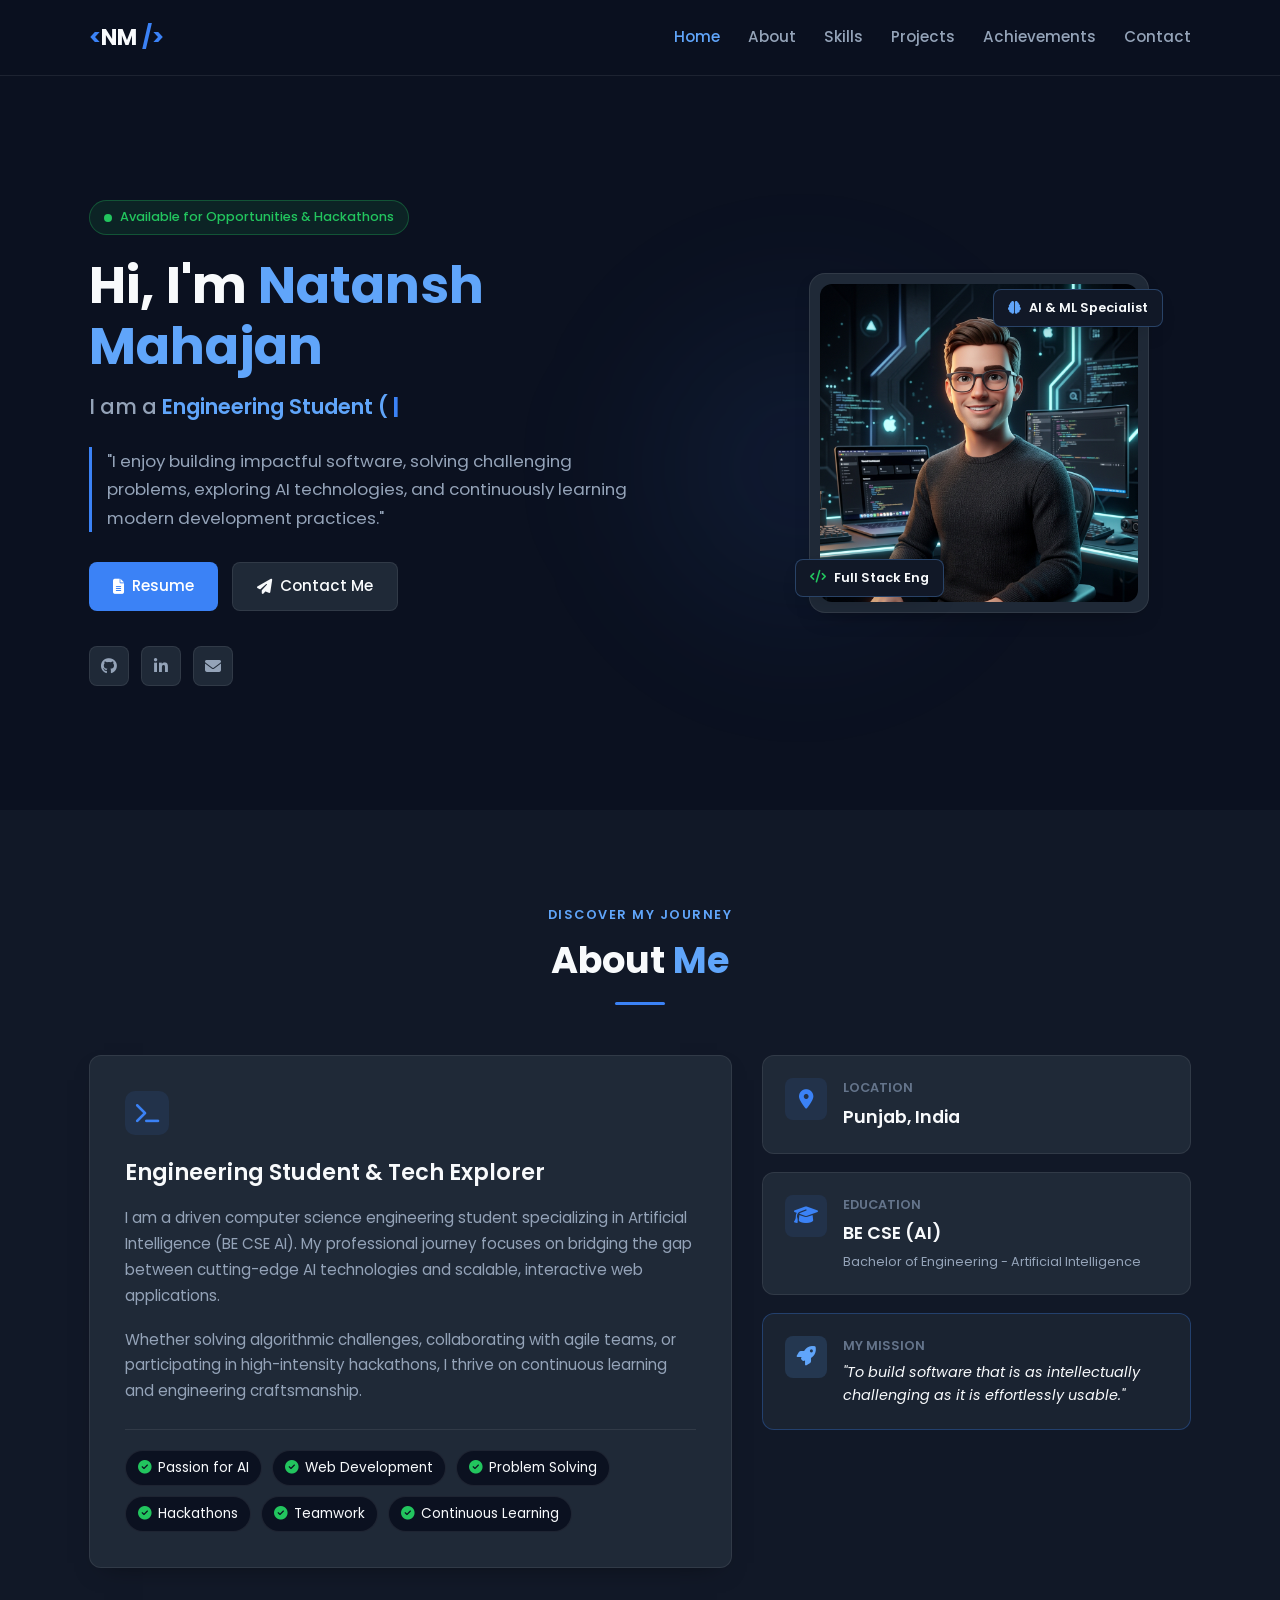
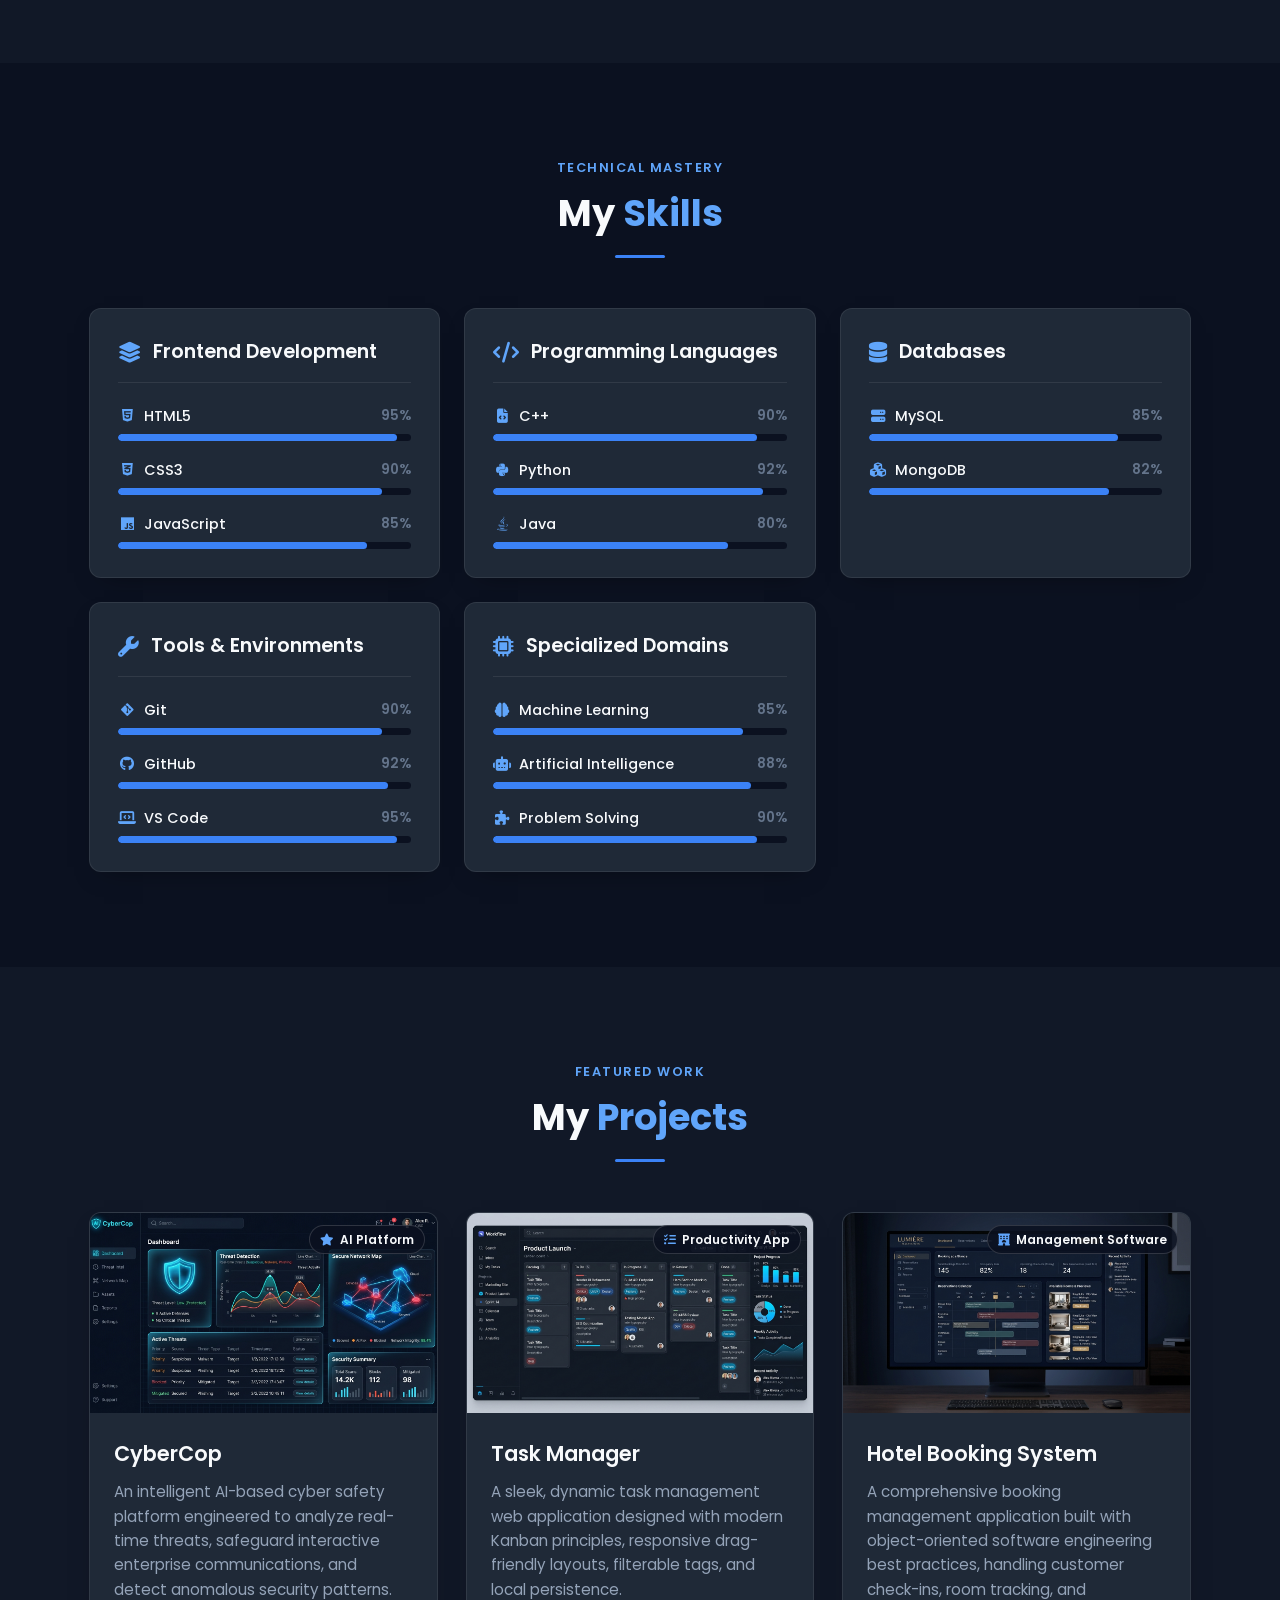
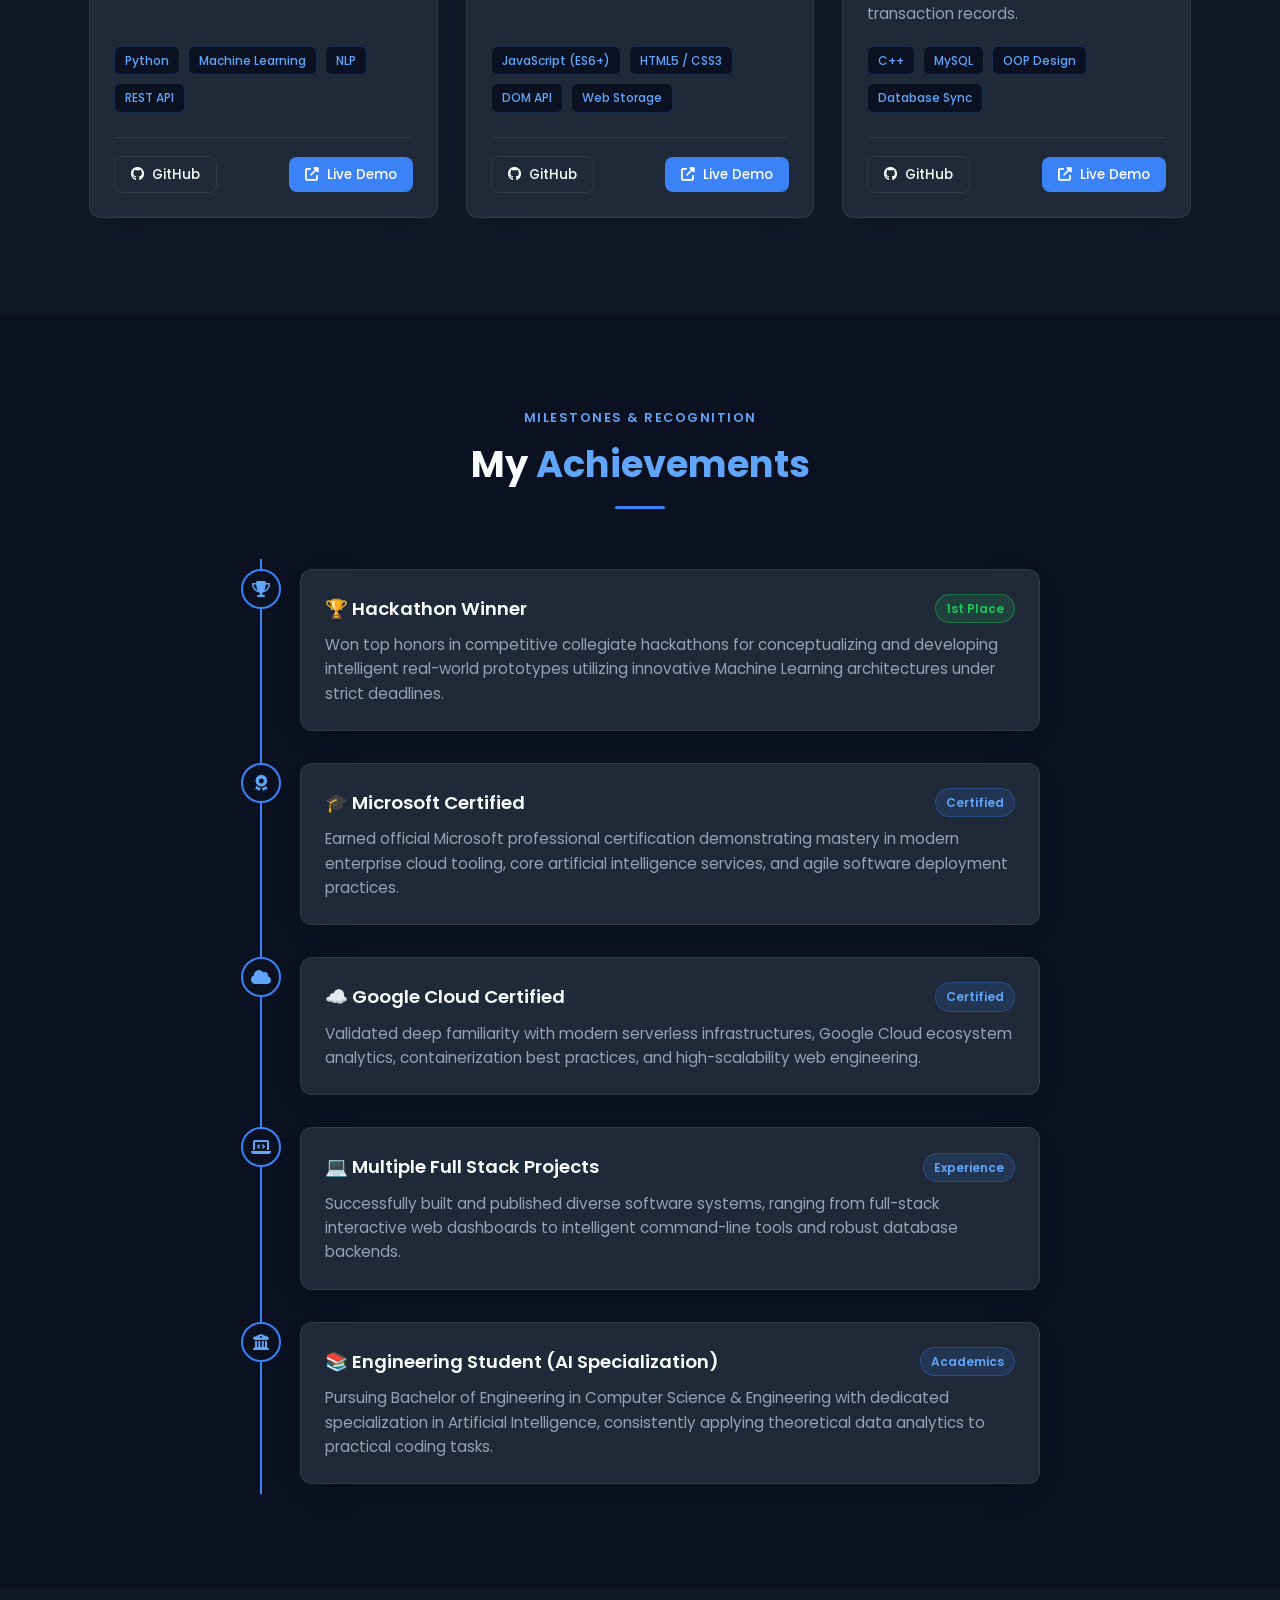
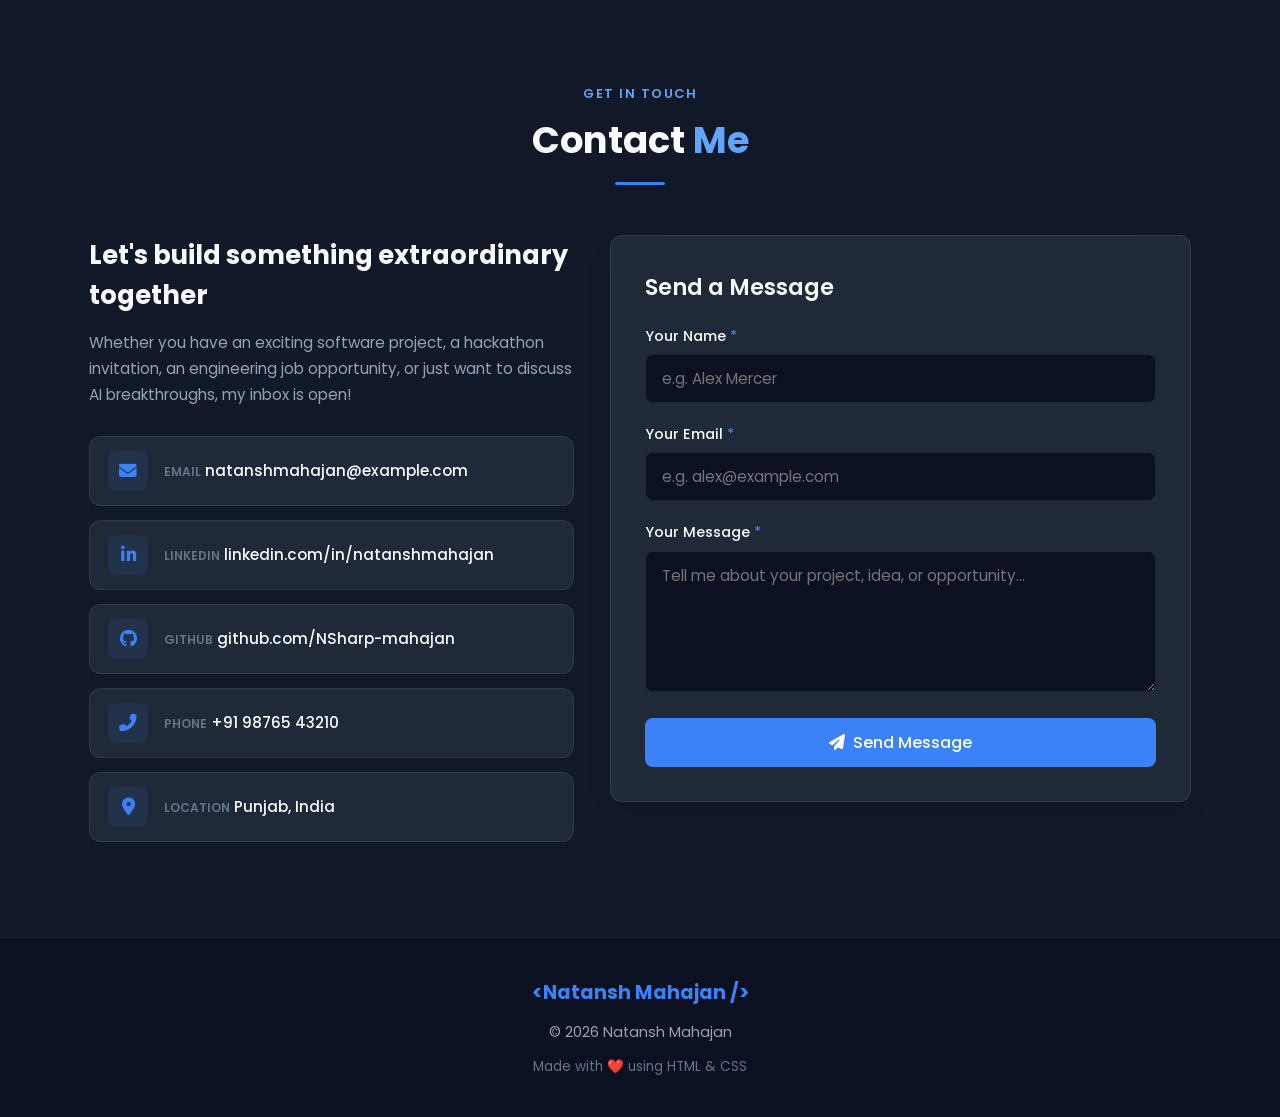
==== commit 3b884735: "Re-designed the portfolio UI" ====
--- a/Portfolio - HTML, CSS, JS/index.html
+++ b/Portfolio - HTML, CSS, JS/index.html
@@ -11,16 +11,13 @@
     <link rel="preconnect" href="https://fonts.gstatic.com" crossorigin>
     <link href="https://fonts.googleapis.com/css2?family=Poppins:wght@300;400;500;600;700&display=swap" rel="stylesheet">
     
-    <!-- Font Awesome for clean iconography -->
+    <!-- Font Awesome for iconography -->
     <link rel="stylesheet" href="https://cdnjs.cloudflare.com/ajax/libs/font-awesome/6.5.1/css/all.min.css">
     
     <!-- Custom CSS -->
     <link rel="stylesheet" href="style.css">
 </head>
 <body>
-    <!-- Scroll Progress Indicator -->
-    <div id="scroll-progress" aria-hidden="true"></div>
-
     <!-- Sticky Navigation Bar -->
     <header class="navbar" id="navbar">
         <div class="container nav-container">
@@ -51,16 +48,16 @@
         <section id="home" class="hero-section">
             <div class="ambient-glow" aria-hidden="true"></div>
             <div class="container hero-container">
-                <div class="hero-content reveal">
+                <div class="hero-content">
                     <div class="hero-badge">
-                        <span class="pulse-dot"></span> Available for Opportunities &amp; Hackathons
+                        <span class="status-dot"></span> Available for Opportunities &amp; Hackathons
                     </div>
                     <h1 class="hero-title">
                         Hi, I'm <span class="text-gradient">Natansh Mahajan</span>
                     </h1>
                     <div class="typing-wrapper" aria-label="Role typing effect">
                         <span class="static-text">I am a </span>
-                        <span id="typing-text" class="typing-text"></span>
+                        <span id="typing-text" class="typing-text">Engineering Student</span>
                         <span class="cursor">|</span>
                     </div>
                     <p class="hero-description">
@@ -81,15 +78,15 @@
                     </div>
                 </div>
                 
-                <div class="hero-image-wrapper reveal reveal-delay-2">
+                <div class="hero-image-wrapper">
                     <div class="hero-image-glow" aria-hidden="true"></div>
                     <div class="profile-card">
                         <img src="assets/profile.jpg" alt="Natansh Mahajan - AI & ML Enthusiast" class="profile-img" id="profile-pic">
-                        <div class="profile-floating-badge top-badge">
+                        <div class="profile-badge top-badge">
                             <i class="fas fa-brain"></i>
                             <span>AI &amp; ML Specialist</span>
                         </div>
-                        <div class="profile-floating-badge bottom-badge">
+                        <div class="profile-badge bottom-badge">
                             <i class="fas fa-code"></i>
                             <span>Full Stack Eng</span>
                         </div>
@@ -98,16 +95,17 @@
             </div>
         </section>
 
+        <!-- ABOUT SECTION -->
         <section id="about" class="section about-section">
             <div class="container">
-                <div class="section-header reveal">
+                <div class="section-header">
                     <span class="section-subtitle">DISCOVER MY JOURNEY</span>
                     <h2 class="section-title">About <span class="text-gradient">Me</span></h2>
                     <div class="section-divider"></div>
                 </div>
 
                 <div class="about-grid">
-                    <article class="about-card main-about-card reveal">
+                    <article class="about-card main-about-card">
                         <div class="card-icon"><i class="fas fa-terminal"></i></div>
                         <h3>Engineering Student &amp; Tech Explorer</h3>
                         <p>
@@ -127,7 +125,7 @@
                         </div>
                     </article>
 
-                    <div class="about-sidebar reveal reveal-delay-2">
+                    <div class="about-sidebar">
                         <div class="info-tile">
                             <div class="tile-icon"><i class="fas fa-map-marker-alt"></i></div>
                             <div class="tile-content">
@@ -157,17 +155,18 @@
             </div>
         </section>
 
-        <!-- SKILLS SECTION -->
+        <!-- SKILLS SECTION (HTML/CSS Powered Progress Bars) -->
         <section id="skills" class="section skills-section">
             <div class="container">
-                <div class="section-header reveal">
+                <div class="section-header">
                     <span class="section-subtitle">TECHNICAL MASTERY</span>
                     <h2 class="section-title">My <span class="text-gradient">Skills</span></h2>
                     <div class="section-divider"></div>
                 </div>
 
                 <div class="skills-grid">
-                    <div class="skill-category-card reveal">
+                    <!-- Frontend Skills -->
+                    <div class="skill-category-card">
                         <div class="category-header">
                             <i class="fas fa-layer-group category-icon"></i>
                             <h3>Frontend Development</h3>
@@ -179,7 +178,7 @@
                                     <span class="skill-percent">95%</span>
                                 </div>
                                 <div class="progress-track">
-                                    <div class="progress-fill" data-progress="95%"></div>
+                                    <div class="progress-fill" style="width: 95%;"></div>
                                 </div>
                             </div>
                             <div class="skill-item">
@@ -188,7 +187,7 @@
                                     <span class="skill-percent">90%</span>
                                 </div>
                                 <div class="progress-track">
-                                    <div class="progress-fill" data-progress="90%"></div>
+                                    <div class="progress-fill" style="width: 90%;"></div>
                                 </div>
                             </div>
                             <div class="skill-item">
@@ -197,14 +196,14 @@
                                     <span class="skill-percent">85%</span>
                                 </div>
                                 <div class="progress-track">
-                                    <div class="progress-fill" data-progress="85%"></div>
-                                </div>
-                            </div>
-                        </div>
-                    </div>
-
-                  
-                    <div class="skill-category-card reveal reveal-delay-1">
+                                    <div class="progress-fill" style="width: 85%;"></div>
+                                </div>
+                            </div>
+                        </div>
+                    </div>
+
+                    <!-- Programming Languages -->
+                    <div class="skill-category-card">
                         <div class="category-header">
                             <i class="fas fa-code category-icon"></i>
                             <h3>Programming Languages</h3>
@@ -216,7 +215,7 @@
                                     <span class="skill-percent">90%</span>
                                 </div>
                                 <div class="progress-track">
-                                    <div class="progress-fill" data-progress="90%"></div>
+                                    <div class="progress-fill" style="width: 90%;"></div>
                                 </div>
                             </div>
                             <div class="skill-item">
@@ -225,7 +224,7 @@
                                     <span class="skill-percent">92%</span>
                                 </div>
                                 <div class="progress-track">
-                                    <div class="progress-fill" data-progress="92%"></div>
+                                    <div class="progress-fill" style="width: 92%;"></div>
                                 </div>
                             </div>
                             <div class="skill-item">
@@ -234,14 +233,14 @@
                                     <span class="skill-percent">80%</span>
                                 </div>
                                 <div class="progress-track">
-                                    <div class="progress-fill" data-progress="80%"></div>
+                                    <div class="progress-fill" style="width: 80%;"></div>
                                 </div>
                             </div>
                         </div>
                     </div>
 
                     <!-- Database -->
-                    <div class="skill-category-card reveal reveal-delay-2">
+                    <div class="skill-category-card">
                         <div class="category-header">
                             <i class="fas fa-database category-icon"></i>
                             <h3>Databases</h3>
@@ -253,7 +252,7 @@
                                     <span class="skill-percent">85%</span>
                                 </div>
                                 <div class="progress-track">
-                                    <div class="progress-fill" data-progress="85%"></div>
+                                    <div class="progress-fill" style="width: 85%;"></div>
                                 </div>
                             </div>
                             <div class="skill-item">
@@ -262,14 +261,14 @@
                                     <span class="skill-percent">82%</span>
                                 </div>
                                 <div class="progress-track">
-                                    <div class="progress-fill" data-progress="82%"></div>
+                                    <div class="progress-fill" style="width: 82%;"></div>
                                 </div>
                             </div>
                         </div>
                     </div>
 
                     <!-- Tools -->
-                    <div class="skill-category-card reveal">
+                    <div class="skill-category-card">
                         <div class="category-header">
                             <i class="fas fa-wrench category-icon"></i>
                             <h3>Tools &amp; Environments</h3>
@@ -281,7 +280,7 @@
                                     <span class="skill-percent">90%</span>
                                 </div>
                                 <div class="progress-track">
-                                    <div class="progress-fill" data-progress="90%"></div>
+                                    <div class="progress-fill" style="width: 90%;"></div>
                                 </div>
                             </div>
                             <div class="skill-item">
@@ -290,7 +289,7 @@
                                     <span class="skill-percent">92%</span>
                                 </div>
                                 <div class="progress-track">
-                                    <div class="progress-fill" data-progress="92%"></div>
+                                    <div class="progress-fill" style="width: 92%;"></div>
                                 </div>
                             </div>
                             <div class="skill-item">
@@ -299,14 +298,14 @@
                                     <span class="skill-percent">95%</span>
                                 </div>
                                 <div class="progress-track">
-                                    <div class="progress-fill" data-progress="95%"></div>
+                                    <div class="progress-fill" style="width: 95%;"></div>
                                 </div>
                             </div>
                         </div>
                     </div>
 
                     <!-- Other Specialties -->
-                    <div class="skill-category-card reveal reveal-delay-1">
+                    <div class="skill-category-card">
                         <div class="category-header">
                             <i class="fas fa-microchip category-icon"></i>
                             <h3>Specialized Domains</h3>
@@ -318,7 +317,7 @@
                                     <span class="skill-percent">85%</span>
                                 </div>
                                 <div class="progress-track">
-                                    <div class="progress-fill" data-progress="85%"></div>
+                                    <div class="progress-fill" style="width: 85%;"></div>
                                 </div>
                             </div>
                             <div class="skill-item">
@@ -327,7 +326,7 @@
                                     <span class="skill-percent">88%</span>
                                 </div>
                                 <div class="progress-track">
-                                    <div class="progress-fill" data-progress="88%"></div>
+                                    <div class="progress-fill" style="width: 88%;"></div>
                                 </div>
                             </div>
                             <div class="skill-item">
@@ -336,7 +335,7 @@
                                     <span class="skill-percent">90%</span>
                                 </div>
                                 <div class="progress-track">
-                                    <div class="progress-fill" data-progress="90%"></div>
+                                    <div class="progress-fill" style="width: 90%;"></div>
                                 </div>
                             </div>
                         </div>
@@ -348,7 +347,7 @@
         <!-- PROJECTS SECTION -->
         <section id="projects" class="section projects-section">
             <div class="container">
-                <div class="section-header reveal">
+                <div class="section-header">
                     <span class="section-subtitle">FEATURED WORK</span>
                     <h2 class="section-title">My <span class="text-gradient">Projects</span></h2>
                     <div class="section-divider"></div>
@@ -356,7 +355,7 @@
 
                 <div class="projects-grid">
                     <!-- Project 1: CyberCop -->
-                    <article class="project-card reveal">
+                    <article class="project-card">
                         <div class="project-image-wrapper">
                             <img src="assets/cybercop.jpg" alt="CyberCop AI Cybersecurity Platform" class="project-image">
                             <div class="project-overlay">
@@ -378,7 +377,7 @@
                                 <a href="https://github.com/NSharp-mahajan" target="_blank" rel="noopener" class="btn btn-outline">
                                     <i class="fab fa-github"></i> GitHub
                                 </a>
-                                <a href="#" onclick="alert('Live demo coming soon! Check GitHub for source code.'); return false;" class="btn btn-primary-sm">
+                                <a href="https://github.com/NSharp-mahajan" target="_blank" rel="noopener" class="btn btn-primary-sm">
                                     <i class="fas fa-external-link-alt"></i> Live Demo
                                 </a>
                             </div>
@@ -386,7 +385,7 @@
                     </article>
 
                     <!-- Project 2: Task Manager -->
-                    <article class="project-card reveal reveal-delay-1">
+                    <article class="project-card">
                         <div class="project-image-wrapper">
                             <img src="assets/task-manager.jpg" alt="Task Manager Web Application" class="project-image">
                             <div class="project-overlay">
@@ -408,7 +407,7 @@
                                 <a href="https://github.com/NSharp-mahajan" target="_blank" rel="noopener" class="btn btn-outline">
                                     <i class="fab fa-github"></i> GitHub
                                 </a>
-                                <a href="#" onclick="alert('Live demo coming soon! Check GitHub for source code.'); return false;" class="btn btn-primary-sm">
+                                <a href="https://github.com/NSharp-mahajan" target="_blank" rel="noopener" class="btn btn-primary-sm">
                                     <i class="fas fa-external-link-alt"></i> Live Demo
                                 </a>
                             </div>
@@ -416,7 +415,7 @@
                     </article>
 
                     <!-- Project 3: Hotel Booking System -->
-                    <article class="project-card reveal reveal-delay-2">
+                    <article class="project-card">
                         <div class="project-image-wrapper">
                             <img src="assets/hotel-booking.jpg" alt="Hotel Booking Management Application" class="project-image">
                             <div class="project-overlay">
@@ -438,7 +437,7 @@
                                 <a href="https://github.com/NSharp-mahajan" target="_blank" rel="noopener" class="btn btn-outline">
                                     <i class="fab fa-github"></i> GitHub
                                 </a>
-                                <a href="#" onclick="alert('Live demo coming soon! Check GitHub for source code.'); return false;" class="btn btn-primary-sm">
+                                <a href="https://github.com/NSharp-mahajan" target="_blank" rel="noopener" class="btn btn-primary-sm">
                                     <i class="fas fa-external-link-alt"></i> Live Demo
                                 </a>
                             </div>
@@ -451,13 +450,13 @@
         <!-- ACHIEVEMENTS SECTION -->
         <section id="achievements" class="section achievements-section">
             <div class="container">
-                <div class="section-header reveal">
+                <div class="section-header">
                     <span class="section-subtitle">MILESTONES &amp; RECOGNITION</span>
                     <h2 class="section-title">My <span class="text-gradient">Achievements</span></h2>
                     <div class="section-divider"></div>
                 </div>
 
-                <div class="timeline reveal">
+                <div class="timeline">
                     <!-- Achievement 1 -->
                     <div class="timeline-item">
                         <div class="timeline-dot"><i class="fas fa-trophy"></i></div>
@@ -534,7 +533,7 @@
         <!-- CONTACT SECTION -->
         <section id="contact" class="section contact-section">
             <div class="container">
-                <div class="section-header reveal">
+                <div class="section-header">
                     <span class="section-subtitle">GET IN TOUCH</span>
                     <h2 class="section-title">Contact <span class="text-gradient">Me</span></h2>
                     <div class="section-divider"></div>
@@ -542,7 +541,7 @@
 
                 <div class="contact-grid">
                     <!-- Contact Info Cards -->
-                    <div class="contact-info reveal">
+                    <div class="contact-info">
                         <h3>Let's build something extraordinary together</h3>
                         <p class="contact-intro">
                             Whether you have an exciting software project, a hackathon invitation, an engineering job opportunity, or just want to discuss AI breakthroughs, my inbox is open!
@@ -592,7 +591,7 @@
                     </div>
 
                     <!-- Contact Form -->
-                    <form class="contact-form reveal reveal-delay-2" id="contact-form" novalidate>
+                    <form class="contact-form" id="contact-form">
                         <h3>Send a Message</h3>
                         
                         <div class="form-group">
@@ -624,12 +623,12 @@
         </section>
     </main>
 
-    <!-- Scroll to Top Floating Button -->
+    <!-- Scroll to Top Button -->
     <button id="scroll-to-top" class="scroll-to-top-btn" aria-label="Scroll to top">
         <i class="fas fa-arrow-up"></i>
     </button>
 
-    <!-- Simple Resume Modal (Pure HTML/CSS/JS) -->
+    <!-- Resume Modal -->
     <div id="resume-modal" class="modal-overlay" aria-hidden="true">
         <div class="modal-card">
             <div class="modal-header">
@@ -658,10 +657,15 @@
     <!-- FOOTER -->
     <footer class="footer">
         <div class="container footer-container">
+            <div class="footer-logo">
+                <span>&lt;Natansh Mahajan /&gt;</span>
+            </div>
             <p class="copyright">&copy; 2026 Natansh Mahajan</p>
+            <p class="credit">Made with ❤️ using HTML &amp; CSS</p>
         </div>
     </footer>
 
+    <!-- Minimal Vanilla JavaScript -->
     <script src="script.js"></script>
 </body>
 </html>
--- a/Portfolio - HTML, CSS, JS/style.css
+++ b/Portfolio - HTML, CSS, JS/style.css
@@ -16,29 +16,25 @@
     --text-secondary: #94A3B8;
     --text-muted: #64748B;
     
-    /* Subtle glow & glassmorphism overlays */
-    --accent-glow: rgba(59, 130, 246, 0.25);
+    /* Subtle overlays */
     --border-color: rgba(255, 255, 255, 0.08);
-    --border-hover: rgba(96, 165, 250, 0.4);
-    --nav-bg: rgba(11, 17, 32, 0.85);
+    --border-hover: rgba(96, 165, 250, 0.3);
+    --nav-bg: rgba(11, 17, 32, 0.9);
     
     /* Typography & Spacing */
-    --font-primary: 'Poppins', -apple-system, BlinkMacSystemFont, "Segoe UI", Roboto, sans-serif;
-    --nav-height: 80px;
+    --font-primary: 'Poppins', -apple-system, sans-serif;
+    --nav-height: 76px;
     
     /* Borders & Shadows */
-    --radius-sm: 10px;
-    --radius-md: 14px;
-    --radius-lg: 18px;
+    --radius-sm: 8px;
+    --radius-md: 12px;
+    --radius-lg: 16px;
     
-    --shadow-soft: 0 10px 30px -15px rgba(0, 0, 0, 0.5);
-    --shadow-hover: 0 20px 40px -15px rgba(0, 0, 0, 0.7), 0 0 25px rgba(59, 130, 246, 0.15);
-    --shadow-btn: 0 4px 14px 0 rgba(59, 130, 246, 0.39);
+    --shadow-soft: 0 10px 25px -15px rgba(0, 0, 0, 0.5);
+    --shadow-hover: 0 15px 35px -15px rgba(0, 0, 0, 0.6);
     
-    /* Animation Speeds */
-    --transition-fast: 0.2s ease;
-    --transition-normal: 0.35s cubic-bezier(0.4, 0, 0.2, 1);
-    --transition-smooth: 0.6s cubic-bezier(0.16, 1, 0.3, 1);
+    /* Animation Speeds (Simplified & Calm) */
+    --transition-std: 0.25s ease;
 }
 
 /* ==========================================================================
@@ -62,20 +58,12 @@
     line-height: 1.6;
     overflow-x: hidden;
     -webkit-font-smoothing: antialiased;
-    -moz-osx-font-smoothing: grayscale;
-    selection-background-color: var(--accent-primary);
-    selection-color: #ffffff;
-}
-
-::selection {
-    background: var(--accent-primary);
-    color: #ffffff;
 }
 
 a {
     text-decoration: none;
     color: inherit;
-    transition: all var(--transition-fast);
+    transition: color var(--transition-std);
 }
 
 ul {
@@ -97,10 +85,10 @@
     color: inherit;
 }
 
-/* Accessible visible focus states */
+/* Accessible focus styling */
 a:focus-visible, button:focus-visible, input:focus-visible, textarea:focus-visible {
     outline: 2px solid var(--accent-secondary);
-    outline-offset: 3px;
+    outline-offset: 2px;
     border-radius: var(--radius-sm);
 }
 
@@ -108,89 +96,72 @@
    3. REUSABLE UTILITY & DESIGN SYSTEM CLASSES
    ========================================================================== */
 .container {
-    max-width: 1200px;
+    max-width: 1150px;
     margin: 0 auto;
     padding: 0 24px;
 }
 
 .section {
-    padding: 110px 0;
+    padding: 95px 0;
     position: relative;
 }
 
 .text-gradient {
-    background: linear-gradient(135deg, var(--text-primary) 0%, var(--accent-secondary) 60%, var(--accent-primary) 100%);
-    -webkit-background-clip: text;
-    -webkit-text-fill-color: transparent;
-    display: inline-block;
+    color: var(--accent-secondary);
 }
 
 /* Section Header Styling */
 .section-header {
     text-align: center;
-    margin-bottom: 60px;
+    margin-bottom: 50px;
 }
 
 .section-subtitle {
-    font-size: 0.85rem;
-    font-weight: 600;
-    letter-spacing: 2px;
+    font-size: 0.8rem;
+    font-weight: 600;
+    letter-spacing: 1.5px;
     text-transform: uppercase;
     color: var(--accent-secondary);
     display: block;
-    margin-bottom: 8px;
+    margin-bottom: 6px;
 }
 
 .section-title {
-    font-size: 2.5rem;
+    font-size: 2.3rem;
     font-weight: 700;
     color: var(--text-primary);
-    margin-bottom: 15px;
+    margin-bottom: 12px;
 }
 
 .section-divider {
-    width: 60px;
-    height: 4px;
-    background: linear-gradient(90deg, var(--accent-primary), var(--accent-secondary));
+    width: 50px;
+    height: 3px;
+    background-color: var(--accent-primary);
     margin: 0 auto;
-    border-radius: 4px;
-}
-
-/* Buttons */
+    border-radius: 3px;
+}
+
+/* Buttons (Simple hover transitions without heavy lifting or glowing) */
 .btn {
     display: inline-flex;
     align-items: center;
     justify-content: center;
     gap: 8px;
-    padding: 12px 26px;
+    padding: 11px 24px;
     font-weight: 500;
     font-size: 0.95rem;
-    border-radius: var(--radius-md);
+    border-radius: var(--radius-sm);
     cursor: pointer;
-    transition: var(--transition-normal);
-    position: relative;
-    overflow: hidden;
-}
-
-.btn i {
-    font-size: 1rem;
-    transition: transform var(--transition-fast);
-}
-
-.btn:hover i {
-    transform: translateY(-2px);
+    transition: background-color var(--transition-std), border-color var(--transition-std);
 }
 
 .btn-primary {
     background-color: var(--accent-primary);
     color: #ffffff;
-    box-shadow: var(--shadow-btn);
 }
 
 .btn-primary:hover {
     background-color: var(--accent-secondary);
-    transform: translateY(-3px);
-    box-shadow: 0 6px 20px rgba(59, 130, 246, 0.5);
 }
 
 .btn-secondary {
@@ -200,86 +171,56 @@
 }
 
 .btn-secondary:hover {
-    background-color: rgba(31, 41, 55, 0.8);
-    border-color: var(--accent-secondary);
-    transform: translateY(-3px);
+    background-color: var(--bg-card-hover);
+    border-color: var(--border-hover);
 }
 
 .btn-outline {
     background: transparent;
     color: var(--text-primary);
     border: 1px solid var(--border-color);
-    padding: 8px 18px;
+    padding: 7px 16px;
     font-size: 0.85rem;
     border-radius: var(--radius-sm);
+    transition: all var(--transition-std);
 }
 
 .btn-outline:hover {
     border-color: var(--accent-secondary);
     color: var(--accent-secondary);
-    background: rgba(96, 165, 250, 0.05);
 }
 
 .btn-primary-sm {
     background-color: var(--accent-primary);
     color: #ffffff;
-    padding: 8px 18px;
+    padding: 7px 16px;
     font-size: 0.85rem;
     border-radius: var(--radius-sm);
+    transition: background-color var(--transition-std);
 }
 
 .btn-primary-sm:hover {
     background-color: var(--accent-secondary);
-    transform: translateY(-2px);
-    box-shadow: 0 4px 12px rgba(59, 130, 246, 0.4);
-}
-
-/* Card Lift Transition on Hover */
+}
+
+/* Card Styling with Subtle Hover (Half the previous transitions) */
 .card-hover {
     background-color: var(--bg-card);
     border: 1px solid var(--border-color);
-    border-radius: var(--radius-lg);
-    padding: 32px;
+    border-radius: var(--radius-md);
+    padding: 28px;
     box-shadow: var(--shadow-soft);
-    transition: transform var(--transition-normal), box-shadow var(--transition-normal), border-color var(--transition-normal);
+    transition: border-color var(--transition-std), background-color var(--transition-std);
 }
 
 .card-hover:hover {
-    transform: translateY(-6px);
-    box-shadow: var(--shadow-hover);
     border-color: var(--border-hover);
     background-color: var(--bg-card-hover);
 }
 
-/* Scroll Reveal Animations (Vanilla JS observer) */
-.reveal {
-    opacity: 0;
-    transform: translateY(35px);
-    transition: opacity 0.8s cubic-bezier(0.16, 1, 0.3, 1), transform 0.8s cubic-bezier(0.16, 1, 0.3, 1);
-}
-
-.reveal.active {
-    opacity: 1;
-    transform: translateY(0);
-}
-
-.reveal-delay-1 { transition-delay: 0.15s; }
-.reveal-delay-2 { transition-delay: 0.3s; }
-
 /* ==========================================================================
-   4. SCROLL PROGRESS INDICATOR & STICKY NAVBAR
+   4. STICKY NAVBAR
    ========================================================================== */
-#scroll-progress {
-    position: fixed;
-    top: 0;
-    left: 0;
-    height: 3px;
-    background: linear-gradient(90deg, var(--accent-primary), var(--accent-secondary), var(--accent-success));
-    width: 0%;
-    z-index: 10001;
-    transition: width 0.05s linear;
-}
-
 .navbar {
     position: fixed;
     top: 0;
@@ -287,13 +228,10 @@
     width: 100%;
     height: var(--nav-height);
     background-color: var(--nav-bg);
-    backdrop-filter: blur(12px);
-    -webkit-backdrop-filter: blur(12px);
     border-bottom: 1px solid var(--border-color);
     z-index: 1000;
     display: flex;
     align-items: center;
-    transition: var(--transition-normal);
 }
 
 .nav-container {
@@ -304,10 +242,9 @@
 }
 
 .logo {
-    font-size: 1.5rem;
+    font-size: 1.4rem;
     font-weight: 700;
     color: var(--text-primary);
-    letter-spacing: -0.5px;
 }
 
 .logo-accent {
@@ -316,7 +253,7 @@
 
 .nav-links {
     display: flex;
-    gap: 32px;
+    gap: 28px;
     align-items: center;
 }
 
@@ -324,39 +261,20 @@
     font-size: 0.95rem;
     font-weight: 500;
     color: var(--text-secondary);
-    position: relative;
     padding: 6px 0;
-    transition: var(--transition-fast);
+    transition: color var(--transition-std);
 }
 
 .nav-link:hover, .nav-link.active {
-    color: var(--text-primary);
-}
-
-/* Animated Underline for Nav Links */
-.nav-link::after {
-    content: '';
-    position: absolute;
-    bottom: 0;
-    left: 0;
-    width: 0%;
-    height: 2px;
-    background: linear-gradient(90deg, var(--accent-primary), var(--accent-secondary));
-    border-radius: 2px;
-    transition: width var(--transition-normal);
-}
-
-.nav-link:hover::after,
-.nav-link.active::after {
-    width: 100%;
+    color: var(--accent-secondary);
 }
 
 .mobile-menu-btn {
     display: none;
     flex-direction: column;
     justify-content: space-between;
-    width: 28px;
-    height: 20px;
+    width: 26px;
+    height: 18px;
     cursor: pointer;
     z-index: 1002;
 }
@@ -366,66 +284,45 @@
     height: 2px;
     background-color: var(--text-primary);
     border-radius: 2px;
-    transition: var(--transition-normal);
-}
-
-/* Mobile Menu Open Animation */
-.mobile-menu-btn.open .bar:nth-child(1) {
-    transform: translateY(9px) rotate(45deg);
-}
-.mobile-menu-btn.open .bar:nth-child(2) {
-    opacity: 0;
-}
-.mobile-menu-btn.open .bar:nth-child(3) {
-    transform: translateY(-9px) rotate(-45deg);
 }
 
 /* ==========================================================================
-   5. HERO SECTION & ANIMATED TYPING / BACKGROUND GLOW
+   5. HERO SECTION
    ========================================================================== */
 .hero-section {
-    min-height: 100vh;
+    min-height: 90vh;
     display: flex;
     align-items: center;
     position: relative;
     padding-top: var(--nav-height);
-    overflow: hidden;
-}
-
-/* Extremely subtle pulsating ambient glow in hero background */
+}
+
 .ambient-glow {
     position: absolute;
-    top: 20%;
-    left: 50%;
-    transform: translate(-50%, -50%);
-    width: 600px;
-    height: 600px;
-    background: radial-gradient(circle, rgba(59, 130, 246, 0.15) 0%, rgba(11, 17, 32, 0) 70%);
+    top: 30%;
+    left: 45%;
+    width: 450px;
+    height: 450px;
+    background: radial-gradient(circle, rgba(59, 130, 246, 0.1) 0%, rgba(11, 17, 32, 0) 70%);
     border-radius: 50%;
-    filter: blur(80px);
-    z-index: 1;
+    filter: blur(60px);
+    z-index: 0;
     pointer-events: none;
-    animation: pulseGlow 8s infinite alternate ease-in-out;
-}
-
-@keyframes pulseGlow {
-    0% { transform: translate(-55%, -45%) scale(0.9); opacity: 0.6; }
-    100% { transform: translate(-45%, -55%) scale(1.15); opacity: 0.9; }
 }
 
 .hero-container {
     display: grid;
     grid-template-columns: 1.2fr 0.8fr;
     align-items: center;
-    gap: 50px;
+    gap: 40px;
     position: relative;
-    z-index: 2;
+    z-index: 1;
 }
 
 .hero-badge {
     display: inline-flex;
     align-items: center;
-    gap: 10px;
+    gap: 8px;
     padding: 6px 14px;
     background-color: rgba(34, 197, 94, 0.1);
     border: 1px solid rgba(34, 197, 94, 0.3);
@@ -433,38 +330,29 @@
     border-radius: 50px;
     font-size: 0.8rem;
     font-weight: 500;
-    margin-bottom: 24px;
-}
-
-.pulse-dot {
+    margin-bottom: 20px;
+}
+
+.status-dot {
     width: 8px;
     height: 8px;
     background-color: var(--accent-success);
     border-radius: 50%;
-    box-shadow: 0 0 8px var(--accent-success);
-    animation: ping 1.5s infinite ease-in-out;
-}
-
-@keyframes ping {
-    0%, 100% { transform: scale(1); opacity: 1; }
-    50% { transform: scale(1.3); opacity: 0.6; }
 }
 
 .hero-title {
-    font-size: 3.5rem;
+    font-size: 3.2rem;
     font-weight: 700;
-    line-height: 1.15;
-    margin-bottom: 16px;
-    letter-spacing: -1px;
-}
-
-/* Typing Effect Configuration */
+    line-height: 1.2;
+    margin-bottom: 12px;
+}
+
 .typing-wrapper {
-    font-size: 1.4rem;
+    font-size: 1.3rem;
     font-weight: 500;
     color: var(--text-secondary);
-    margin-bottom: 24px;
-    min-height: 40px;
+    margin-bottom: 22px;
+    min-height: 35px;
 }
 
 .typing-text {
@@ -476,39 +364,32 @@
     display: inline-block;
     color: var(--accent-primary);
     font-weight: 700;
-    animation: blink 0.8s infinite;
-}
-
-@keyframes blink {
-    0%, 100% { opacity: 1; }
-    50% { opacity: 0; }
 }
 
 .hero-description {
-    font-size: 1.1rem;
+    font-size: 1.05rem;
     color: var(--text-secondary);
-    margin-bottom: 36px;
-    max-width: 580px;
+    margin-bottom: 30px;
+    max-width: 560px;
     line-height: 1.7;
-    font-style: italic;
     border-left: 3px solid var(--accent-primary);
-    padding-left: 16px;
+    padding-left: 15px;
 }
 
 .hero-actions {
     display: flex;
-    gap: 16px;
-    margin-bottom: 40px;
+    gap: 14px;
+    margin-bottom: 35px;
 }
 
 .hero-social-links {
     display: flex;
-    gap: 16px;
+    gap: 12px;
 }
 
 .hero-social-links a {
-    width: 44px;
-    height: 44px;
+    width: 40px;
+    height: 40px;
     border-radius: var(--radius-sm);
     background-color: var(--bg-card);
     border: 1px solid var(--border-color);
@@ -516,19 +397,16 @@
     align-items: center;
     justify-content: center;
     color: var(--text-secondary);
-    font-size: 1.15rem;
-    transition: var(--transition-normal);
+    transition: all var(--transition-std);
 }
 
 .hero-social-links a:hover {
     color: #ffffff;
     background-color: var(--accent-primary);
     border-color: var(--accent-primary);
-    transform: translateY(-4px);
-    box-shadow: 0 6px 15px rgba(59, 130, 246, 0.4);
-}
-
-/* Floating Profile Image & Artwork */
+}
+
+/* Static, Professional Profile Card (Removed floating keyframe transitions) */
 .hero-image-wrapper {
     position: relative;
     display: flex;
@@ -538,12 +416,10 @@
 
 .hero-image-glow {
     position: absolute;
-    width: 320px;
-    height: 320px;
-    background: linear-gradient(135deg, var(--accent-primary), var(--accent-secondary));
+    width: 300px;
+    height: 300px;
+    background: radial-gradient(circle, rgba(59, 130, 246, 0.2), transparent 70%);
     border-radius: 50%;
-    filter: blur(60px);
-    opacity: 0.35;
     z-index: 0;
 }
 
@@ -551,18 +427,12 @@
     position: relative;
     z-index: 1;
     border-radius: var(--radius-lg);
-    padding: 12px;
-    background: linear-gradient(145deg, rgba(255,255,255,0.1), rgba(255,255,255,0.02));
+    padding: 10px;
+    background-color: var(--bg-card);
     border: 1px solid var(--border-color);
     box-shadow: var(--shadow-soft);
-    animation: floatProfile 6s infinite ease-in-out;
-    max-width: 360px;
+    max-width: 340px;
     width: 100%;
-}
-
-@keyframes floatProfile {
-    0%, 100% { transform: translateY(0px) rotate(0deg); }
-    50% { transform: translateY(-14px) rotate(1deg); }
 }
 
 .profile-img {
@@ -570,16 +440,13 @@
     height: auto;
     border-radius: 12px;
     object-fit: cover;
-    display: block;
-}
-
-/* Floating status badges over profile */
-.profile-floating-badge {
+}
+
+.profile-badge {
     position: absolute;
-    background-color: rgba(17, 24, 39, 0.9);
-    backdrop-filter: blur(8px);
-    border: 1px solid rgba(96, 165, 250, 0.3);
-    padding: 10px 16px;
+    background-color: var(--bg-secondary);
+    border: 1px solid var(--border-hover);
+    padding: 8px 14px;
     border-radius: var(--radius-sm);
     display: flex;
     align-items: center;
@@ -587,23 +454,17 @@
     font-size: 0.8rem;
     font-weight: 600;
     color: var(--text-primary);
-    box-shadow: var(--shadow-sm);
-    animation: counterFloat 6s infinite ease-in-out;
-}
-
-@keyframes counterFloat {
-    0%, 100% { transform: translateY(0); }
-    50% { transform: translateY(8px); }
+    box-shadow: var(--shadow-soft);
 }
 
 .top-badge {
-    top: -15px;
+    top: 15px;
     right: -15px;
 }
 .top-badge i { color: var(--accent-secondary); }
 
 .bottom-badge {
-    bottom: -15px;
+    bottom: 15px;
     left: -15px;
 }
 .bottom-badge i { color: var(--accent-success); }
@@ -618,125 +479,105 @@
 .about-grid {
     display: grid;
     grid-template-columns: 3fr 2fr;
-    gap: 32px;
+    gap: 30px;
 }
 
 .about-card {
     background-color: var(--bg-card);
     border: 1px solid var(--border-color);
-    border-radius: var(--radius-lg);
-    padding: 40px;
+    border-radius: var(--radius-md);
+    padding: 35px;
     box-shadow: var(--shadow-soft);
 }
 
 .card-icon {
-    width: 48px;
-    height: 48px;
+    width: 44px;
+    height: 44px;
     background: rgba(59, 130, 246, 0.1);
     color: var(--accent-primary);
-    border-radius: 12px;
+    border-radius: 10px;
     display: flex;
     align-items: center;
     justify-content: center;
+    font-size: 1.3rem;
+    margin-bottom: 20px;
+}
+
+.about-card h3 {
     font-size: 1.4rem;
-    margin-bottom: 24px;
-}
-
-.about-card h3 {
-    font-size: 1.5rem;
-    font-weight: 600;
-    margin-bottom: 16px;
-    color: var(--text-primary);
+    font-weight: 600;
+    margin-bottom: 14px;
 }
 
 .about-card p {
     color: var(--text-secondary);
-    margin-bottom: 20px;
-    font-size: 1rem;
-    line-height: 1.8;
+    margin-bottom: 18px;
+    font-size: 0.95rem;
+    line-height: 1.7;
 }
 
 .about-highlights-tags {
     display: flex;
     flex-wrap: wrap;
-    gap: 12px;
-    margin-top: 30px;
-    padding-top: 24px;
+    gap: 10px;
+    margin-top: 25px;
+    padding-top: 20px;
     border-top: 1px solid var(--border-color);
 }
 
 .tag {
-    background-color: rgba(11, 17, 32, 0.6);
-    border: 1px solid rgba(96, 165, 250, 0.2);
+    background-color: var(--bg-primary);
+    border: 1px solid var(--border-color);
     color: var(--text-primary);
-    padding: 8px 14px;
+    padding: 6px 12px;
     border-radius: 50px;
     font-size: 0.85rem;
-    font-weight: 500;
     display: flex;
     align-items: center;
     gap: 6px;
-    transition: var(--transition-fast);
-}
-
-.tag i {
-    color: var(--accent-success);
-    font-size: 0.9rem;
-}
-
-.tag:hover {
-    border-color: var(--accent-primary);
-    transform: translateY(-2px);
-    background-color: rgba(59, 130, 246, 0.1);
-}
+}
+
+.tag i { color: var(--accent-success); }
 
 .about-sidebar {
     display: flex;
     flex-direction: column;
-    gap: 20px;
+    gap: 18px;
 }
 
 .info-tile {
     background-color: var(--bg-card);
     border: 1px solid var(--border-color);
     border-radius: var(--radius-md);
-    padding: 24px;
+    padding: 22px;
     display: flex;
     align-items: flex-start;
-    gap: 18px;
-    transition: var(--transition-normal);
-}
-
-.info-tile:hover {
-    border-color: var(--border-hover);
-    transform: translateY(-4px);
-    box-shadow: var(--shadow-soft);
+    gap: 16px;
 }
 
 .tile-icon {
-    width: 46px;
-    height: 46px;
+    width: 42px;
+    height: 42px;
     background-color: rgba(59, 130, 246, 0.1);
     color: var(--accent-primary);
     border-radius: var(--radius-sm);
     display: flex;
     align-items: center;
     justify-content: center;
-    font-size: 1.25rem;
+    font-size: 1.2rem;
     flex-shrink: 0;
 }
 
 .tile-content h4 {
-    font-size: 0.85rem;
+    font-size: 0.8rem;
     text-transform: uppercase;
     color: var(--text-muted);
     margin-bottom: 4px;
     font-weight: 600;
-    letter-spacing: 0.5px;
 }
 
 .tile-content p {
-    font-size: 1.15rem;
+    font-size: 1.1rem;
     font-weight: 600;
     color: var(--text-primary);
 }
@@ -749,7 +590,7 @@
 }
 
 .highlight-tile {
-    background: linear-gradient(135deg, var(--bg-card) 0%, rgba(59, 130, 246, 0.1) 100%);
+    background-color: rgba(31, 41, 55, 0.7);
     border-color: rgba(59, 130, 246, 0.3);
 }
 
@@ -759,7 +600,7 @@
 }
 
 .highlight-tile p {
-    font-size: 0.95rem;
+    font-size: 0.9rem;
     font-weight: 400;
     font-style: italic;
     color: var(--text-primary);
@@ -767,7 +608,7 @@
 }
 
 /* ==========================================================================
-   7. SKILLS SECTION
+   7. SKILLS SECTION (Pure CSS Progress Display)
    ========================================================================== */
 .skills-section {
     background-color: var(--bg-primary);
@@ -775,49 +616,41 @@
 
 .skills-grid {
     display: grid;
-    grid-template-columns: repeat(auto-fit, minmax(340px, 1fr));
-    gap: 28px;
+    grid-template-columns: repeat(auto-fit, minmax(330px, 1fr));
+    gap: 24px;
 }
 
 .skill-category-card {
     background-color: var(--bg-card);
     border: 1px solid var(--border-color);
-    border-radius: var(--radius-lg);
-    padding: 30px;
+    border-radius: var(--radius-md);
+    padding: 28px;
     box-shadow: var(--shadow-soft);
-    transition: var(--transition-normal);
-}
-
-.skill-category-card:hover {
-    transform: translateY(-6px);
-    border-color: var(--border-hover);
-    box-shadow: var(--shadow-hover);
 }
 
 .category-header {
     display: flex;
     align-items: center;
-    gap: 14px;
-    margin-bottom: 24px;
-    padding-bottom: 16px;
-    border-bottom: 1px solid rgba(255, 255, 255, 0.05);
+    gap: 12px;
+    margin-bottom: 22px;
+    padding-bottom: 14px;
+    border-bottom: 1px solid var(--border-color);
 }
 
 .category-icon {
-    font-size: 1.4rem;
+    font-size: 1.3rem;
     color: var(--accent-secondary);
 }
 
 .category-header h3 {
-    font-size: 1.25rem;
-    font-weight: 600;
-    color: var(--text-primary);
+    font-size: 1.2rem;
+    font-weight: 600;
 }
 
 .skill-list {
     display: flex;
     flex-direction: column;
-    gap: 20px;
+    gap: 18px;
 }
 
 .skill-item {
@@ -828,8 +661,8 @@
     display: flex;
     justify-content: space-between;
     align-items: center;
-    margin-bottom: 8px;
-    font-size: 0.95rem;
+    margin-bottom: 6px;
+    font-size: 0.9rem;
 }
 
 .skill-name {
@@ -842,8 +675,7 @@
 
 .skill-name i {
     color: var(--accent-secondary);
-    font-size: 1rem;
-    width: 20px;
+    width: 18px;
     text-align: center;
 }
 
@@ -853,41 +685,22 @@
     font-weight: 600;
 }
 
-/* Animated Progress Bar */
 .progress-track {
     width: 100%;
-    height: 8px;
-    background-color: rgba(11, 17, 32, 0.6);
+    height: 7px;
+    background-color: var(--bg-primary);
     border-radius: 4px;
     overflow: hidden;
-    position: relative;
 }
 
 .progress-fill {
     height: 100%;
-    width: 0%; /* Initial width 0, animated by JS observer */
-    background: linear-gradient(90deg, var(--accent-primary), var(--accent-secondary));
+    background-color: var(--accent-primary);
     border-radius: 4px;
-    transition: width 1.2s cubic-bezier(0.16, 1, 0.3, 1);
-    position: relative;
-}
-
-/* Glow effect inside progress bars */
-.progress-fill::after {
-    content: '';
-    position: absolute;
-    top: 0;
-    right: 0;
-    width: 6px;
-    height: 100%;
-    background-color: #ffffff;
-    border-radius: 50%;
-    box-shadow: 0 0 10px #ffffff;
-    opacity: 0.7;
 }
 
 /* ==========================================================================
-   8. PROJECTS SECTION
+   8. PROJECTS SECTION (Calmer Hover Transitions)
    ========================================================================== */
 .projects-section {
     background-color: var(--bg-secondary);
@@ -895,32 +708,30 @@
 
 .projects-grid {
     display: grid;
-    grid-template-columns: repeat(auto-fit, minmax(350px, 1fr));
-    gap: 32px;
+    grid-template-columns: repeat(auto-fit, minmax(330px, 1fr));
+    gap: 28px;
 }
 
 .project-card {
     background-color: var(--bg-card);
     border: 1px solid var(--border-color);
-    border-radius: var(--radius-lg);
+    border-radius: var(--radius-md);
     overflow: hidden;
     box-shadow: var(--shadow-soft);
     display: flex;
     flex-direction: column;
-    transition: var(--transition-normal);
+    transition: border-color var(--transition-std);
 }
 
 .project-card:hover {
-    transform: translateY(-8px);
     border-color: var(--border-hover);
-    box-shadow: var(--shadow-hover);
     background-color: var(--bg-card-hover);
 }
 
 .project-image-wrapper {
     position: relative;
     width: 100%;
-    height: 220px;
+    height: 200px;
     overflow: hidden;
     background-color: var(--bg-primary);
 }
@@ -929,26 +740,20 @@
     width: 100%;
     height: 100%;
     object-fit: cover;
-    transition: transform 0.6s cubic-bezier(0.16, 1, 0.3, 1);
-}
-
-.project-card:hover .project-image {
-    transform: scale(1.06);
 }
 
 .project-overlay {
     position: absolute;
-    top: 16px;
-    right: 16px;
+    top: 12px;
+    right: 12px;
     z-index: 1;
 }
 
 .badge-featured {
     background-color: rgba(11, 17, 32, 0.85);
-    backdrop-filter: blur(6px);
     border: 1px solid rgba(255, 255, 255, 0.15);
     color: var(--text-primary);
-    padding: 6px 12px;
+    padding: 4px 10px;
     border-radius: 50px;
     font-size: 0.75rem;
     font-weight: 600;
@@ -957,34 +762,26 @@
     gap: 6px;
 }
 
-.badge-featured i {
-    color: var(--accent-secondary);
-}
+.badge-featured i { color: var(--accent-secondary); }
 
 .project-content {
-    padding: 28px;
+    padding: 24px;
     display: flex;
     flex-direction: column;
     flex-grow: 1;
 }
 
 .project-content h3 {
-    font-size: 1.4rem;
-    font-weight: 600;
-    color: var(--text-primary);
-    margin-bottom: 12px;
-    transition: color var(--transition-fast);
-}
-
-.project-card:hover h3 {
-    color: var(--accent-secondary);
+    font-size: 1.3rem;
+    font-weight: 600;
+    margin-bottom: 10px;
 }
 
 .project-description {
     color: var(--text-secondary);
     font-size: 0.95rem;
     line-height: 1.6;
-    margin-bottom: 24px;
+    margin-bottom: 20px;
     flex-grow: 1;
 }
 
@@ -992,26 +789,25 @@
     display: flex;
     flex-wrap: wrap;
     gap: 8px;
-    margin-bottom: 26px;
+    margin-bottom: 24px;
 }
 
 .tech-stack-badges span {
-    background-color: rgba(11, 17, 32, 0.6);
+    background-color: var(--bg-primary);
     color: var(--accent-secondary);
     border: 1px solid rgba(96, 165, 250, 0.2);
     padding: 4px 10px;
     border-radius: 6px;
     font-size: 0.75rem;
     font-weight: 500;
-    letter-spacing: 0.3px;
 }
 
 .project-actions {
     display: flex;
     justify-content: space-between;
     align-items: center;
-    padding-top: 20px;
-    border-top: 1px solid rgba(255, 255, 255, 0.05);
+    padding-top: 18px;
+    border-top: 1px solid var(--border-color);
 }
 
 /* ==========================================================================
@@ -1023,27 +819,25 @@
 
 .timeline {
     position: relative;
-    max-width: 850px;
+    max-width: 800px;
     margin: 0 auto;
-    padding: 20px 0;
-}
-
-/* Glowing central line */
+    padding: 10px 0;
+}
+
 .timeline::before {
     content: '';
     position: absolute;
     top: 0;
     bottom: 0;
-    left: 24px;
+    left: 20px;
     width: 2px;
-    background: linear-gradient(180deg, var(--accent-primary) 0%, var(--accent-secondary) 50%, var(--accent-success) 100%);
-    box-shadow: 0 0 10px var(--accent-glow);
+    background-color: var(--accent-primary);
 }
 
 .timeline-item {
     position: relative;
-    padding-left: 70px;
-    margin-bottom: 40px;
+    padding-left: 60px;
+    margin-bottom: 32px;
 }
 
 .timeline-item:last-child {
@@ -1052,10 +846,10 @@
 
 .timeline-dot {
     position: absolute;
-    left: 4px;
+    left: 1px;
     top: 0px;
-    width: 42px;
-    height: 42px;
+    width: 40px;
+    height: 40px;
     background-color: var(--bg-primary);
     border: 2px solid var(--accent-primary);
     border-radius: 50%;
@@ -1063,49 +857,39 @@
     align-items: center;
     justify-content: center;
     color: var(--accent-secondary);
-    font-size: 1.1rem;
-    box-shadow: 0 0 15px rgba(59, 130, 246, 0.4);
+    font-size: 1rem;
     z-index: 2;
-}
-
-.timeline-item:nth-child(even) .timeline-dot {
-    border-color: var(--accent-secondary);
 }
 
 .timeline-content {
     background-color: var(--bg-card);
     border: 1px solid var(--border-color);
     border-radius: var(--radius-md);
-    padding: 28px;
-    box-shadow: var(--shadow-soft);
-    transition: var(--transition-normal);
+    padding: 24px;
 }
 
 .timeline-header {
     display: flex;
     justify-content: space-between;
     align-items: center;
-    margin-bottom: 12px;
+    margin-bottom: 10px;
     flex-wrap: wrap;
     gap: 10px;
 }
 
 .timeline-header h3 {
-    font-size: 1.25rem;
-    font-weight: 600;
-    color: var(--text-primary);
+    font-size: 1.15rem;
+    font-weight: 600;
 }
 
 .timeline-badge {
     background-color: rgba(59, 130, 246, 0.15);
     color: var(--accent-secondary);
     border: 1px solid rgba(59, 130, 246, 0.3);
-    padding: 4px 12px;
+    padding: 4px 10px;
     border-radius: 50px;
     font-size: 0.75rem;
     font-weight: 600;
-    text-transform: uppercase;
-    letter-spacing: 0.5px;
 }
 
 .timeline-badge.success {
@@ -1130,66 +914,56 @@
 .contact-grid {
     display: grid;
     grid-template-columns: 1fr 1.2fr;
-    gap: 40px;
+    gap: 36px;
     align-items: start;
 }
 
 .contact-info h3 {
-    font-size: 1.7rem;
+    font-size: 1.6rem;
     font-weight: 700;
-    color: var(--text-primary);
-    margin-bottom: 16px;
-    line-height: 1.3;
+    margin-bottom: 14px;
 }
 
 .contact-intro {
     color: var(--text-secondary);
-    margin-bottom: 32px;
-    font-size: 1rem;
+    margin-bottom: 28px;
+    font-size: 0.95rem;
     line-height: 1.7;
 }
 
 .contact-methods {
     display: flex;
     flex-direction: column;
-    gap: 16px;
+    gap: 14px;
 }
 
 .contact-method-card {
     background-color: var(--bg-card);
     border: 1px solid var(--border-color);
     border-radius: var(--radius-md);
-    padding: 16px 20px;
-    display: flex;
-    align-items: center;
-    gap: 18px;
-    transition: var(--transition-normal);
+    padding: 14px 18px;
+    display: flex;
+    align-items: center;
+    gap: 16px;
+    transition: border-color var(--transition-std);
 }
 
 .contact-method-card:not(.no-hover):hover {
-    border-color: var(--accent-secondary);
-    transform: translateX(6px);
-    box-shadow: var(--shadow-sm);
+    border-color: var(--border-hover);
     background-color: var(--bg-card-hover);
 }
 
 .contact-method-card .contact-icon {
-    width: 42px;
-    height: 42px;
+    width: 40px;
+    height: 40px;
     background-color: rgba(59, 130, 246, 0.1);
     color: var(--accent-primary);
-    border-radius: 10px;
+    border-radius: 8px;
     display: flex;
     align-items: center;
     justify-content: center;
-    font-size: 1.2rem;
+    font-size: 1.1rem;
     flex-shrink: 0;
-}
-
-.contact-details {
-    display: flex;
-    flex-direction: column;
-    overflow: hidden;
 }
 
 .contact-details .label {
@@ -1197,36 +971,29 @@
     text-transform: uppercase;
     color: var(--text-muted);
     font-weight: 600;
-    letter-spacing: 0.5px;
 }
 
 .contact-details .value {
     font-size: 0.95rem;
     font-weight: 500;
-    color: var(--text-primary);
-    text-overflow: ellipsis;
-    overflow: hidden;
-    white-space: nowrap;
-}
-
-/* Contact Form */
+}
+
 .contact-form {
     background-color: var(--bg-card);
     border: 1px solid var(--border-color);
-    border-radius: var(--radius-lg);
-    padding: 40px;
+    border-radius: var(--radius-md);
+    padding: 34px;
     box-shadow: var(--shadow-soft);
 }
 
 .contact-form h3 {
-    font-size: 1.5rem;
-    font-weight: 600;
-    margin-bottom: 24px;
-    color: var(--text-primary);
+    font-size: 1.4rem;
+    font-weight: 600;
+    margin-bottom: 20px;
 }
 
 .form-group {
-    margin-bottom: 24px;
+    margin-bottom: 20px;
     display: flex;
     flex-direction: column;
 }
@@ -1234,8 +1001,7 @@
 .form-group label {
     font-size: 0.9rem;
     font-weight: 500;
-    color: var(--text-primary);
-    margin-bottom: 8px;
+    margin-bottom: 6px;
 }
 
 .required {
@@ -1243,45 +1009,32 @@
 }
 
 .form-group input, .form-group textarea {
-    background-color: rgba(11, 17, 32, 0.6);
+    background-color: var(--bg-primary);
     border: 1px solid var(--border-color);
     border-radius: var(--radius-sm);
-    padding: 14px 18px;
+    padding: 12px 16px;
     color: var(--text-primary);
     font-size: 0.95rem;
-    transition: var(--transition-fast);
 }
 
 .form-group input:focus, .form-group textarea:focus {
     border-color: var(--accent-primary);
-    background-color: rgba(11, 17, 32, 0.9);
-    box-shadow: 0 0 0 3px rgba(59, 130, 246, 0.15);
-}
-
-.form-group input::placeholder, .form-group textarea::placeholder {
-    color: var(--text-muted);
-}
-
-.error-msg {
-    font-size: 0.8rem;
-    color: #ef4444;
-    margin-top: 6px;
-    min-height: 18px;
 }
 
 .btn-submit {
     width: 100%;
-    padding: 14px;
+    padding: 12px;
     font-size: 1rem;
+    margin-top: 6px;
 }
 
 .form-feedback {
-    margin-top: 16px;
-    padding: 14px;
+    margin-top: 15px;
+    padding: 12px;
     border-radius: var(--radius-sm);
     text-align: center;
     font-weight: 500;
-    font-size: 0.95rem;
+    font-size: 0.9rem;
     display: none;
 }
 
@@ -1290,21 +1043,15 @@
     color: var(--accent-success);
     border: 1px solid rgba(34, 197, 94, 0.3);
     display: block;
-    animation: fadeIn 0.4s ease;
-}
-
-@keyframes fadeIn {
-    from { opacity: 0; transform: translateY(10px); }
-    to { opacity: 1; transform: translateY(0); }
 }
 
 /* ==========================================================================
-   11. FOOTER & SCROLL TO TOP BUTTON
+   11. FOOTER & SCROLL TO TOP
    ========================================================================== */
 .footer {
     background-color: var(--bg-primary);
     border-top: 1px solid var(--border-color);
-    padding: 50px 0;
+    padding: 40px 0;
     text-align: center;
 }
 
@@ -1312,18 +1059,18 @@
     display: flex;
     flex-direction: column;
     align-items: center;
-    gap: 16px;
+    gap: 12px;
 }
 
 .footer-logo {
-    font-size: 1.25rem;
+    font-size: 1.2rem;
     font-weight: 700;
     color: var(--accent-primary);
 }
 
 .copyright {
     color: var(--text-secondary);
-    font-size: 0.95rem;
+    font-size: 0.9rem;
 }
 
 .credit {
@@ -1331,52 +1078,31 @@
     font-size: 0.85rem;
 }
 
-.heart {
-    display: inline-block;
-    animation: heartbeat 1.5s infinite ease-in-out;
-}
-
-@keyframes heartbeat {
-    0%, 100% { transform: scale(1); }
-    50% { transform: scale(1.2); }
-}
-
 .scroll-to-top-btn {
     position: fixed;
-    bottom: 30px;
-    right: 30px;
-    width: 48px;
-    height: 48px;
+    bottom: 25px;
+    right: 25px;
+    width: 44px;
+    height: 44px;
     background-color: var(--accent-primary);
     color: #ffffff;
     border-radius: 50%;
     display: flex;
     align-items: center;
     justify-content: center;
-    font-size: 1.2rem;
-    box-shadow: 0 6px 20px rgba(59, 130, 246, 0.5);
+    font-size: 1.1rem;
+    box-shadow: var(--shadow-soft);
     cursor: pointer;
     z-index: 999;
-    opacity: 0;
-    visibility: hidden;
-    transform: translateY(20px);
-    transition: var(--transition-normal);
+    display: none;
 }
 
 .scroll-to-top-btn.visible {
-    opacity: 1;
-    visibility: visible;
-    transform: translateY(0);
-}
-
-.scroll-to-top-btn:hover {
-    background-color: var(--accent-secondary);
-    transform: translateY(-4px);
-    box-shadow: 0 8px 25px rgba(59, 130, 246, 0.7);
+    display: flex;
 }
 
 /* ==========================================================================
-   12. RESUME MODAL STYLES (Pure Custom CSS)
+   12. RESUME MODAL STYLES
    ========================================================================== */
 .modal-overlay {
     position: fixed;
@@ -1385,41 +1111,30 @@
     width: 100%;
     height: 100%;
     background-color: rgba(0, 0, 0, 0.75);
-    backdrop-filter: blur(8px);
     z-index: 10000;
-    display: flex;
+    display: none;
     align-items: center;
     justify-content: center;
     padding: 20px;
-    opacity: 0;
-    pointer-events: none;
-    transition: var(--transition-normal);
 }
 
 .modal-overlay.open {
-    opacity: 1;
-    pointer-events: auto;
+    display: flex;
 }
 
 .modal-card {
     background-color: var(--bg-secondary);
-    border: 1px solid var(--border-hover);
+    border: 1px solid var(--border-color);
     border-radius: var(--radius-lg);
     width: 100%;
-    max-width: 550px;
+    max-width: 540px;
     box-shadow: var(--shadow-hover);
-    transform: scale(0.9) translateY(20px);
-    transition: var(--transition-normal);
     overflow: hidden;
-}
-
-.modal-overlay.open .modal-card {
-    transform: scale(1) translateY(0);
 }
 
 .modal-header {
     background-color: var(--bg-card);
-    padding: 20px 24px;
+    padding: 18px 24px;
     border-bottom: 1px solid var(--border-color);
     display: flex;
     justify-content: space-between;
@@ -1427,44 +1142,37 @@
 }
 
 .modal-header h3 {
-    font-size: 1.25rem;
-    font-weight: 600;
-    color: var(--text-primary);
+    font-size: 1.2rem;
+    font-weight: 600;
 }
 
 .modal-close-btn {
-    font-size: 1.8rem;
+    font-size: 1.6rem;
     color: var(--text-secondary);
     cursor: pointer;
-    line-height: 1;
-    transition: color var(--transition-fast);
-}
-
-.modal-close-btn:hover {
-    color: #ef4444;
 }
 
 .modal-body {
-    padding: 28px 24px;
+    padding: 26px 24px;
 }
 
 .modal-body p {
     color: var(--text-secondary);
     line-height: 1.7;
-    margin-bottom: 20px;
+    margin-bottom: 18px;
 }
 
 .modal-info-list {
-    background-color: rgba(11, 17, 32, 0.5);
+    background-color: var(--bg-primary);
     border-radius: var(--radius-sm);
-    padding: 18px;
-    margin-bottom: 26px;
+    padding: 16px;
+    margin-bottom: 22px;
     border: 1px solid var(--border-color);
 }
 
 .modal-info-list p {
-    margin-bottom: 12px;
-    font-size: 0.95rem;
+    margin-bottom: 10px;
+    font-size: 0.9rem;
     color: var(--text-primary);
 }
 .modal-info-list p:last-child { margin-bottom: 0; }
@@ -1472,61 +1180,27 @@
 
 .modal-actions {
     display: flex;
-    gap: 16px;
+    gap: 12px;
     justify-content: flex-end;
 }
 
 /* ==========================================================================
-   13. RESPONSIVE DESIGN (TABLET & MOBILE)
+   13. RESPONSIVE DESIGN
    ========================================================================== */
 @media screen and (max-width: 1024px) {
-    .hero-title {
-        font-size: 2.8rem;
-    }
-    
-    .about-grid, .contact-grid {
-        grid-template-columns: 1fr;
-    }
-    
-    .hero-container {
-        grid-template-columns: 1fr;
-        text-align: center;
-        gap: 60px;
-    }
-    
-    .hero-description {
-        margin-left: auto;
-        margin-right: auto;
-        border-left: none;
-        padding-left: 0;
-        border-bottom: 2px solid var(--accent-primary);
-        padding-bottom: 16px;
-    }
-    
-    .hero-actions, .hero-social-links {
-        justify-content: center;
-    }
-    
+    .hero-title { font-size: 2.6rem; }
+    .about-grid, .contact-grid { grid-template-columns: 1fr; }
+    .hero-container { grid-template-columns: 1fr; text-align: center; gap: 50px; }
+    .hero-description { margin: 0 auto 30px; border-left: none; padding-left: 0; border-bottom: 2px solid var(--accent-primary); padding-bottom: 14px; }
+    .hero-actions, .hero-social-links { justify-content: center; }
     .top-badge { right: 0; }
     .bottom-badge { left: 0; }
 }
 
 @media screen and (max-width: 768px) {
-    .section {
-        padding: 80px 0;
-    }
-    
-    .hero-title {
-        font-size: 2.3rem;
-    }
-    
-    .typing-wrapper {
-        font-size: 1.15rem;
-    }
-    
-    .mobile-menu-btn {
-        display: flex;
-    }
+    .section { padding: 70px 0; }
+    .hero-title { font-size: 2.2rem; }
+    .mobile-menu-btn { display: flex; }
     
     .nav-links {
         position: fixed;
@@ -1537,71 +1211,27 @@
         flex-direction: column;
         gap: 0;
         border-bottom: 1px solid var(--border-color);
-        box-shadow: var(--shadow-soft);
-        max-height: 0;
-        overflow: hidden;
-        transition: max-height 0.4s cubic-bezier(0.16, 1, 0.3, 1);
+        display: none;
     }
     
-    .nav-links.open {
-        max-height: 400px;
-    }
+    .nav-links.open { display: flex; }
     
     .nav-link {
         width: 100%;
-        padding: 16px 24px;
+        padding: 14px 24px;
         border-top: 1px solid rgba(255, 255, 255, 0.05);
         text-align: center;
     }
     
-    .nav-link::after {
-        display: none;
-    }
-    
-    .nav-link:hover, .nav-link.active {
-        background-color: rgba(59, 130, 246, 0.1);
-        color: var(--accent-secondary);
-    }
-    
-    .timeline::before {
-        left: 10px;
-    }
-    
-    .timeline-item {
-        padding-left: 42px;
-    }
-    
-    .timeline-dot {
-        width: 28px;
-        height: 28px;
-        font-size: 0.8rem;
-        left: -4px;
-    }
-    
-    .projects-grid, .skills-grid {
-        grid-template-columns: 1fr;
-    }
-    
-    .contact-form {
-        padding: 24px;
-    }
+    .timeline::before { left: 10px; }
+    .timeline-item { padding-left: 36px; }
+    .timeline-dot { width: 26px; height: 26px; font-size: 0.75rem; left: -2px; }
+    .projects-grid, .skills-grid { grid-template-columns: 1fr; }
+    .contact-form { padding: 22px; }
 }
 
 @media screen and (max-width: 480px) {
-    .hero-title {
-        font-size: 2rem;
-    }
-    
-    .hero-actions {
-        flex-direction: column;
-        width: 100%;
-    }
-    
-    .hero-actions .btn {
-        width: 100%;
-    }
-    
-    .modal-actions {
-        flex-direction: column;
-    }
-}
+    .hero-title { font-size: 1.9rem; }
+    .hero-actions, .modal-actions { flex-direction: column; width: 100%; }
+    .hero-actions .btn { width: 100%; }
+}
